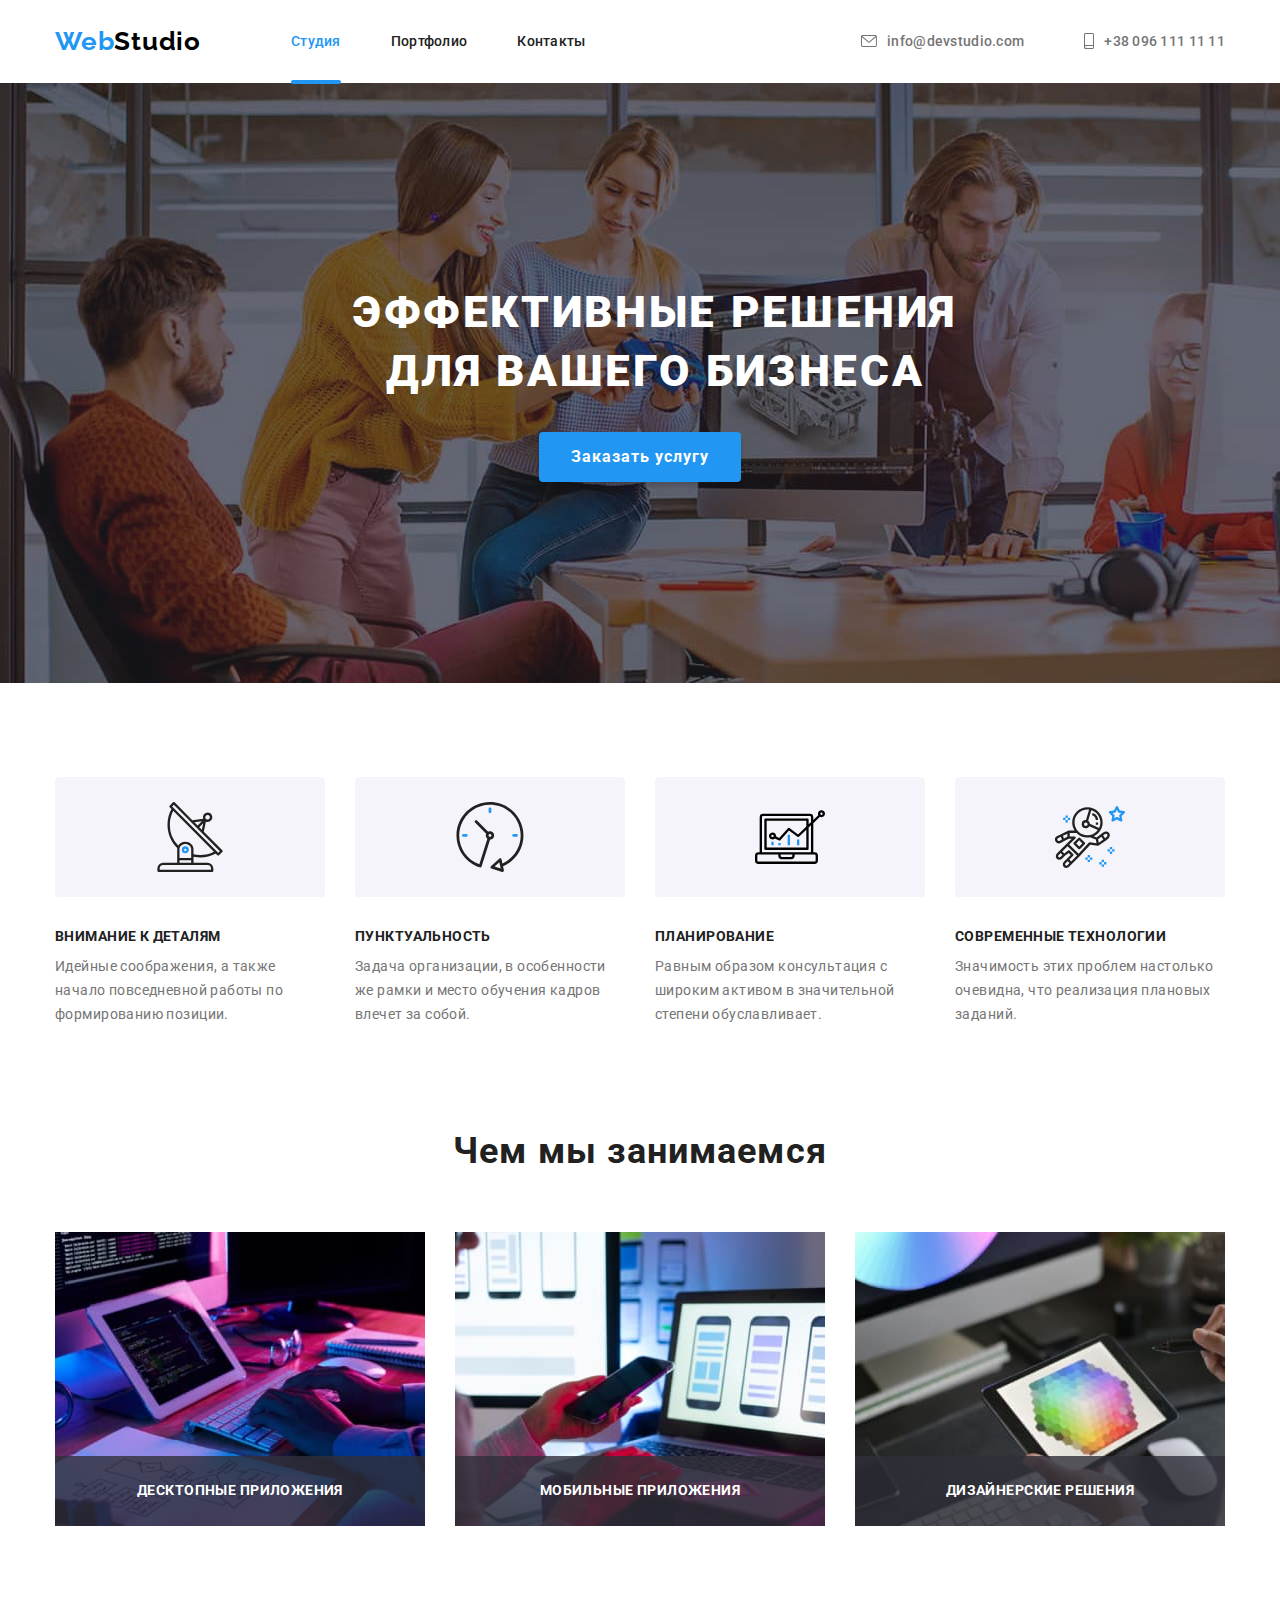
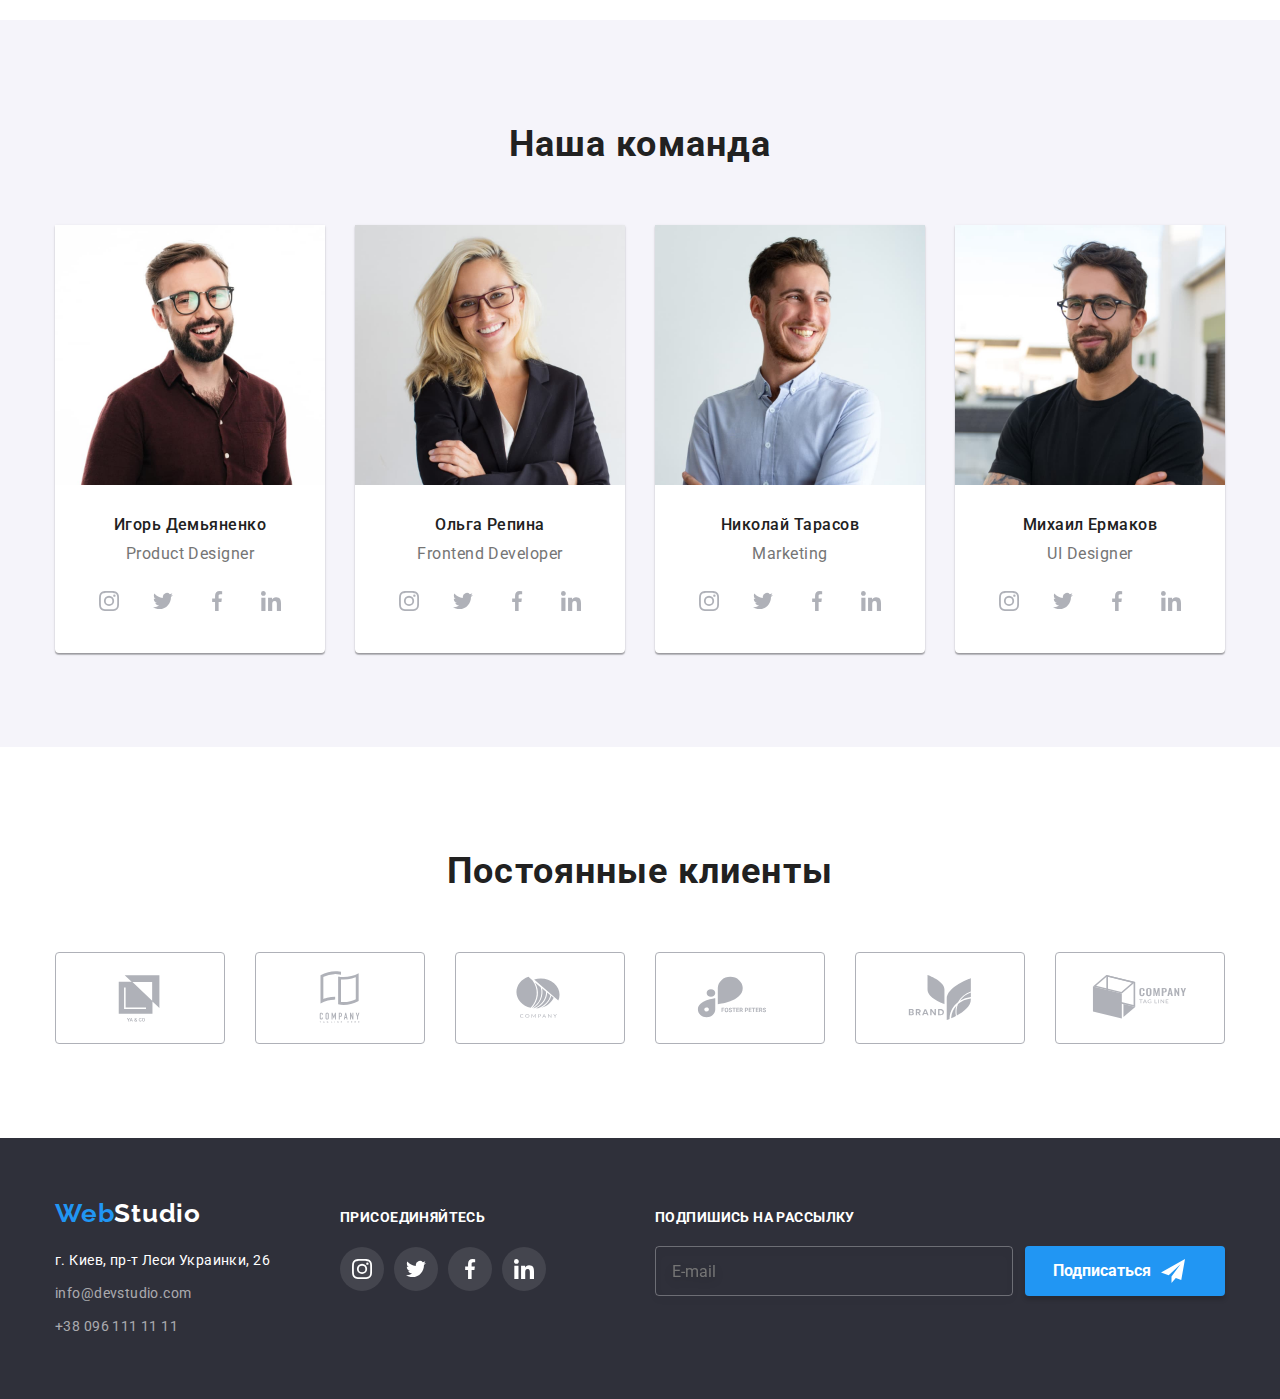
==== index.html @ 008126bd "begin" ====
<!DOCTYPE html>
<html lang="ru">
  <head>
    <meta charset="UTF-8" />
    <meta http-equiv="X-UA-Compatible" content="IE=edge" />
    <meta name="viewport" content="width=device-width, initial-scale=1.0" />
    <title>WebStudio</title>
    <link
      href="https://fonts.googleapis.com/css2?family=Raleway:wght@700;900&family=Roboto:wght@400;500;700;900&display=swap"
      rel="stylesheet"
    />
    <link rel="stylesheet" href="./css/normalize.css" />
    <link rel="stylesheet" href="./css/style.css" />
  </head>
  <body>
    <header>
      <div class="container">
        <a href="./index.html" class="logo"> <span class="logo-left">Web</span>Studio </a>
        <nav class="heder-nav">
          <ul class="nav-list">
            <li class="nav-item">
              <a href="./index.html" class="heder-nav-link current">Студия</a>
            </li>
            <li class="nav-item">
              <a href="./portfolio.html" class="heder-nav-link">Портфолио</a>
            </li>
            <li class="nav-item link-nomargin">
              <a href="" class="heder-nav-link">Контакты</a>
            </li>
          </ul>
        </nav>

        <ul class="list-comun">
          <li class="list-comun-item">
            <a href="mailto:info@devstudio.com" class="heder-tel">
              <svg class="icon-mail" width="16" height="12">
                <use href="./images/icon.svg#email"></use>
              </svg>
              info@devstudio.com</a
            >
          </li>
          <li class="list-comun-item">
            <a href="tel:+38096111111" class="heder-tel">
              <svg class="icon-tel" width="10" height="16">
                <use href="./images/icon.svg#smartphone"></use></svg
              >+38 096 111 11 11</a
            >
          </li>
        </ul>
      </div>
    </header>
    <main>
      <section class="business">
        <div class="container">
          <h1 class="business-title">Эффективные решения для вашего бизнеса</h1>
          <button type="button" class="button-service" data-modal-open>Заказать услугу</button>
        </div>
      </section>
      <section class="section">
        <div class="container">
          <h2 class="hiden-title">Наши преимущества</h2>
          <ul class="advant-list">
            <li class="advant-list-item">
              <div class="advance">
                <svg class="advance-svg" width="70px" height="70px">
                  <use href="./images/icon.svg#antenna-1"></use>
                </svg>
              </div>
              <h3 class="advant-list-title">Внимание к деталям</h3>
              <p class="advant-list-description">
                Идейные соображения, а также начало повседневной работы по формированию позиции.
              </p>
            </li>
            <li class="advant-list-item">
              <div class="advance">
                <svg class="advance-svg" width="70px" height="70px">
                  <use href="./images/icon.svg#clock-1"></use>
                </svg>
              </div>
              <h3 class="advant-list-title">Пунктуальность</h3>
              <p class="advant-list-description">
                Задача организации, в особенности же рамки и место обучения кадров влечет за собой.
              </p>
            </li>
            <li class="advant-list-item">
              <div class="advance">
                <svg class="advance-svg" width="70px" height="70px">
                  <use href="./images/icon.svg#diagram-1"></use>
                </svg>
              </div>
              <h3 class="advant-list-title">Планирование</h3>
              <p class="advant-list-description">
                Равным образом консультация с широким активом в значительной степени обуславливает.
              </p>
            </li>
            <li class="advant-list-item">
              <div class="advance">
                <svg class="advance-svg" width="70px" height="70px">
                  <use href="./images/icon.svg#astronaut-1"></use>
                </svg>
              </div>
              <h3 class="advant-list-title">Современные технологии</h3>
              <p class="advant-list-description">
                Значимость этих проблем настолько очевидна, что реализация плановых заданий.
              </p>
            </li>
          </ul>
        </div>
      </section>
      <section class="section work-section">
        <div class="container button-cont">
          <h2 class="our-work">Чем мы занимаемся</h2>

          <ul class="our-work-list">
            <li class="owl-item">
              <img
                src="./images/box1.jpg"
                alt="производство программного обеспечения"
                width="370"
              />
              <div class="work-box">Деcктопные приложения</div>
            </li>
            <li class="owl-item">
              <img src="./images/box2.jpg" alt="тестирование мобильных приложений" width="370" />
              <div class="work-box">Мобильные приложения</div>
            </li>
            <li class="owl-item">
              <img src="./images/box3.jpg" alt="работа с палитрой цветов" width="370" />
              <div class="work-box">Дизайнерские решения</div>
            </li>
          </ul>
        </div>
      </section>
      <section class="team-web section">
        <div class="container button-cont">
          <h2 class="our-team">Наша команда</h2>
          <ul class="our-team-list">
            <li class="team-img">
              <img src="./images/photo-igor.jpg" alt="product designer" width="270" />
              <div class="team-name">
                <h3 class="name-employee">Игорь Демьяненко</h3>
                <p class="employee-job" lang="en">Product Designer</p>
                <ul class="social-list">
                  <li class="social-item">
                    <a href="/" class="social-link-employee">
                      <svg class="icon-social" width="20" height="20">
                        <use href="./images/icon.svg#instagram-2"></use>
                      </svg>
                    </a>
                  </li>
                  <li class="social-item">
                    <a href="/" class="social-link-employee">
                      <svg class="icon-social" width="20" height="20">
                        <use href="./images/icon.svg#twitter"></use>
                      </svg>
                    </a>
                  </li>
                  <li class="social-item">
                    <a href="/" class="social-link-employee">
                      <svg class="icon-social" width="20" height="20">
                        <use href="./images/icon.svg#facebook-1"></use>
                      </svg>
                    </a>
                  </li>
                  <li class="social-item">
                    <a href="/" class="social-link-employee">
                      <svg class="icon-social" width="20" height="20">
                        <use href="./images/icon.svg#linkedin-1"></use>
                      </svg>
                    </a>
                  </li>
                </ul>
              </div>
            </li>
            <li class="team-img">
              <img src="./images/photo-olga.jpg" alt="frontend developer" width="270" />
              <div class="team-name">
                <h3 class="name-employee">Ольга Репина</h3>
                <p class="employee-job" lang="en">Frontend Developer</p>
                <ul class="social-list">
                  <li class="social-item">
                    <a href="/" class="social-link-employee">
                      <svg class="icon-social" width="20" height="20">
                        <use href="./images/icon.svg#instagram-2"></use>
                      </svg>
                    </a>
                  </li>
                  <li class="social-item">
                    <a href="/" class="social-link-employee">
                      <svg class="icon-social" width="20" height="20">
                        <use href="./images/icon.svg#twitter"></use>
                      </svg>
                    </a>
                  </li>
                  <li class="social-item">
                    <a href="/" class="social-link-employee">
                      <svg class="icon-social" width="20" height="20">
                        <use href="./images/icon.svg#facebook-1"></use>
                      </svg>
                    </a>
                  </li>
                  <li class="social-item">
                    <a href="/" class="social-link-employee">
                      <svg class="icon-social" width="20" height="20">
                        <use href="./images/icon.svg#linkedin-1"></use>
                      </svg>
                    </a>
                  </li>
                </ul>
              </div>
            </li>
            <li class="team-img">
              <img src="./images/photo-nik.jpg" alt="marketing" width="270" />
              <div class="team-name">
                <h3 class="name-employee">Николай Тарасов</h3>
                <p class="employee-job" lang="en">Marketing</p>
                <ul class="social-list">
                  <li class="social-item">
                    <a href="/" class="social-link-employee">
                      <svg class="icon-social" width="20" height="20">
                        <use href="./images/icon.svg#instagram-2"></use>
                      </svg>
                    </a>
                  </li>
                  <li class="social-item">
                    <a href="/" class="social-link-employee">
                      <svg class="icon-social" width="20" height="20">
                        <use href="./images/icon.svg#twitter"></use>
                      </svg>
                    </a>
                  </li>
                  <li class="social-item">
                    <a href="/" class="social-link-employee">
                      <svg class="icon-social" width="20" height="20">
                        <use href="./images/icon.svg#facebook-1"></use>
                      </svg>
                    </a>
                  </li>
                  <li class="social-item">
                    <a href="/" class="social-link-employee">
                      <svg class="icon-social" width="20" height="20">
                        <use href="./images/icon.svg#linkedin-1"></use>
                      </svg>
                    </a>
                  </li>
                </ul>
              </div>
            </li>
            <li class="team-img">
              <img src="./images/photo-mike.jpg" alt="ui design" width="270" />
              <div class="team-name">
                <h3 class="name-employee">Михаил Ермаков</h3>
                <p class="employee-job" lang="en">UI Designer</p>
                <ul class="social-list">
                  <li class="social-item">
                    <a href="/" class="social-link-employee">
                      <svg class="icon-social" width="20" height="20">
                        <use href="./images/icon.svg#instagram-2"></use>
                      </svg>
                    </a>
                  </li>
                  <li class="social-item">
                    <a href="/" class="social-link-employee">
                      <svg class="icon-social" width="20" height="20">
                        <use href="./images/icon.svg#twitter"></use>
                      </svg>
                    </a>
                  </li>
                  <li class="social-item">
                    <a href="/" class="social-link-employee">
                      <svg class="icon-social" width="20" height="20">
                        <use href="./images/icon.svg#facebook-1"></use>
                      </svg>
                    </a>
                  </li>
                  <li class="social-item">
                    <a href="/" class="social-link-employee">
                      <svg class="icon-social" width="20" height="20">
                        <use href="./images/icon.svg#linkedin-1"></use>
                      </svg>
                    </a>
                  </li>
                </ul>
              </div>
            </li>
          </ul>
        </div>
      </section>
      <section class="section">
        <div class="container button-cont">
          <h2 class="our-team">Постоянные клиенты</h2>
          <ul class="our-clients">
            <li class="our-clients-list">
              <a href="" class="clients-link"
                ><svg class="icon" width="106" height="60">
                  <use href="./images/icon.svg#group"></use></svg
              ></a>
            </li>
            <li class="our-clients-list">
              <a href="" class="clients-link"
                ><svg class="icon" width="106" height="60">
                  <use href="./images/icon.svg#company"></use></svg
              ></a>
            </li>
            <li class="our-clients-list">
              <a href="" class="clients-link"
                ><svg class="icon" width="106" height="60">
                  <use href="./images/icon.svg#company3"></use></svg
              ></a>
            </li>
            <li class="our-clients-list">
              <a href="" class="clients-link">
                <svg class="icon" width="106" height="60">
                  <use href="./images/icon.svg#foster-peters"></use></svg
              ></a>
            </li>
            <li class="our-clients-list">
              <a href="" class="clients-link"
                ><svg class="icon" width="106" height="60">
                  <use href="./images/icon.svg#brand"></use></svg
              ></a>
            </li>
            <li class="our-clients-list">
              <a href="" class="clients-link">
                <svg class="icon" width="106" height="60">
                  <use href="./images/icon.svg#tag-line"></use></svg
              ></a>
            </li>
          </ul>
        </div>
      </section>
    </main>
    <footer class="footer-web">
      <div class="container footer-blocks">
        <div class="footerbox">
          <a href="./index.html" class="logo-footer"> <span class="logo-left">Web</span>Studio </a>

          <address class="address-footer">
            <p class="footer-adress">г. Киев, пр-т Леси Украинки, 26</p>
            <ul class="footer-contact">
              <li class="footer-link">
                <a href="mailto:info@devstudio.com" class="footer-tel">info@devstudio.com</a>
              </li>
              <li>
                <a href="tel:+38096111111" class="footer-tel">+38 096 111 11 11</a>
              </li>
            </ul>
          </address>
        </div>
        <div class="footer-social">
          <span class="foot-soc-title">ПРИСОЕДИНЯЙТЕСЬ</span>
          <ul class="foot-soc-list">
            <li class="foot-soc-item">
              <a href="" class="foot-soc-link">
                <svg class="footer-icon" width="20" height="20">
                  <use href="./images/icon.svg#instagram-2"></use>
                </svg>
              </a>
            </li>
            <li class="foot-soc-item">
              <a href="" class="foot-soc-link">
                <svg class="footer-icon" width="20" height="20">
                  <use href="./images/icon.svg#twitter"></use>
                </svg>
              </a>
            </li>
            <li class="foot-soc-item">
              <a href="" class="foot-soc-link">
                <svg class="footer-icon" width="20" height="20">
                  <use href="./images/icon.svg#facebook-1"></use>
                </svg>
              </a>
            </li>
            <li class="foot-soc-item">
              <a href="" class="foot-soc-link">
                <svg class="footer-icon" width="20" height="20">
                  <use href="./images/icon.svg#linkedin-1"></use>
                </svg>
              </a>
            </li>
          </ul>
        </div>
        <div class="footer-form-box">
          <p class="form-footer-title">Подпишись на рассылку</p>
          <form class="footer-form">
            <!-- <label for="email-user" class="email-form-footer"></label> -->
            <input type="email" name="email" placeholder="E-mail" class="input-footer" />
            <button type="submit" class="btn-footer">
              Подпиcаться
              <svg class="btn-form-footer" width="24" height="24">
                <use href="./images/icon.svg#icon-send"></use>
              </svg>
            </button>
          </form>
        </div>
      </div>
    </footer>

    <div class="backdrop is-hidden" data-modal>
      <div class="modal">
        <button type="button" class="modal-close" data-modal-close>
          <svg class="close-modal" width="18" height="18">
            <use href="./images/icon.svg#close-black"></use>
          </svg>
        </button>
        <p class="modal-titel">Оставьте свои данные, мы вам перезвоним</p>
        <form>
          <label for="name" class="label-form-footer">Имя</label>
          <div class="input-box">
            <input class="modal-input" type="text" name="name" id="name" />
            <svg class="input-icon" width="18" height="18">
              <use href="./images/icon.svg#person-black-18dp-1"></use>
            </svg>
          </div>
          <label for="tel" class="label-form-footer">Телефон</label>
          <div class="input-box">
            <input class="modal-input" type="tel" name="tel" id="tel" />
            <svg class="input-icon" width="18" height="18">
              <use href="./images/icon.svg#phone-black-18dp-1"></use>
            </svg>
          </div>
          <label for="email" class="label-form-footer">Почта</label>
          <div class="input-box">
            <input class="modal-input" type="email" name="email" id="email" />
            <svg class="input-icon" width="18" height="18">
              <use href="./images/icon.svg#email-black-18dp-1"></use>
            </svg>
          </div>
          <label for="coment" class="label-form-footer">Комментарий</label>
          <textarea
            class="modal-coment"
            name="coment"
            id="coment"
            placeholder="Введите текст"
          ></textarea>
          <div class="policy-box">
            <input class="modal-policy" type="checkbox" name="policy" id="policy" value="true" />
            <label for="policy" class="policy-text">
              <span class="policy-agreement">
                <svg class="policy-icon" width="16" height="15">
                  <use href="./images/icon.svg#checkbox-cast"></use>
                </svg>

                Соглашаюсь с рассылкой и принимаю
              </span>
              <a href="" class="policy-link">Условия договора</a></label
            >
          </div>
          <button type="submit" class="modal-submit">Отправить</button>
        </form>
      </div>
    </div>
    <script src="./js/modal.js"></script>
  </body>
</html>
---- css/style.css ----
:root {
    --color-one: #2196F3;
    --color-title: #000000;
    --color-bg: #F5F4FA;
    --color-bgr-business: #2F303A;
    --color-text: #FFFFFF;
    --color-heder-tel: #757575;
    --color-nav: #212121;
    --color-button:#188CE8;
    --color-footer: #2F303A;
    --color-heder-border:#ECECEC;
    --color-portfolio-list:#EEEEEE;
    --color-bg-hero:#C4C4C4;
--color-bg-advance:#F5F4FA;
--color-client-icon:#AFB1B8;
}

body {
    font-family: Roboto, sans-serif;
    color: var(--color-nav);
    background-color: var(--color-text);

}
img {
    display: block;
    max-width: 100%;
    height: auto;
}
.logo-left {
    color: var(--color-one);
    font-family: 'Raleway';
    font-weight: 700;
    font-size: 26px;
    line-height: 31px;
    letter-spacing: 0.03em;
}

 .logo {
    color: var(--color-title);
    font-family: 'Raleway';
    font-style: normal;
    font-weight: 700;
    font-size: 26px;
    line-height: 31px;
    letter-spacing: 0.03em;
    margin-right: 90px;
    padding: 24px 0;


} 

ul {
    list-style: none;
}
a {
    text-decoration: none;
}
 .heder-line {
    border-bottom: 1px solid var(--color-heder-border);
 }
.container {
    display: flex;
    max-width: 1200px;
    margin: 0 auto;
    align-items: center;
    border-color: #757575;
    padding-left: 15px;
    padding-right: 15px; 
}
.button-cont {
    display: block;
}
.section {
        margin: 0 auto;
        padding-top: 94px;
        padding-bottom: 94px;
        
}
.nav-list {
    display: flex;
    align-items: baseline;
    margin-top: 0px;
    margin-bottom: 0px;
    padding: 0;
    
}

.nav-item {
    margin-right: 50px;
    /* margin-left: 0px; */
}
.list-comun {
    display: flex;
    margin-left: auto;
    margin-top: 0px;
    margin-bottom: 0px;
    padding-left: 0px;
    gap: 30px;
  

}
.list-comun-item {
    display: flex;
    margin-left: 30px;
}
.business {
    background-image: linear-gradient(to right, rgba(47, 48, 58, 0.4), 
    rgba(47, 48, 58, 0.4)), url(../images/hero-bg-img.jpg);
    background-repeat: no-repeat;
    background-color: var(--color-bg-hero);
    max-width: 1600px;
    height: 600px;
    padding-top: 200px;
    padding-bottom: 200px;
    margin: 0 auto;
}
.business .container {
    display: block;
    width: 696px;
    text-align: center;
}

.business-title {
    color: var(--color-text);
    width: 696px;
    font-weight: 900;
    font-size: 44px;
    line-height: 1.36;
    text-align: center;
    letter-spacing: 0.06em;
    text-transform: uppercase;
    /* padding-bottom: 30px; */
    margin-bottom: 30px;
    margin-top: 0px;
}

.hiden-title {
    display: none;
}

.heder-nav-link:hover,
.heder-nav-link:focus,
.heder-tel:focus,
.heder-tel:hover {
    color: var(--color-one);

}



.heder-nav-link {
    display: block;
    color: var(--color-nav);
    font-weight: 500;
    font-size: 14px;
    line-height: 1.33;
    letter-spacing: 0.02em;
    padding: 32px 0;
    transition-duration: 250ms;
    transition-timing-function: cubic-bezier(0.4, 0, 0.2, 1);
    
}
.link-nomargin {
    margin-right: 0px;
}
.current {
    color: var(--color-one);
    position: relative;
}

.current::after {
    position: absolute;
    margin: 0;
    content: "";
    width: 100%;
    height: 4px;
    left: 0px;
    bottom: -1px;
    background: var(--color-one);
    border-radius: 2px;
}
.heder-tel {
    display: flex;
    font-weight: 500;
    font-size: 14px;
    line-height: 1.33;
    letter-spacing: 0.02em;
    color: var(--color-heder-tel);
    align-items: center;
    padding: 32px 0;
    transition-duration: 250ms;
    transition-timing-function: cubic-bezier(0.4, 0, 0.2, 1);
    

}
.icon-mail{
    display: inline-block;
    margin-right: 10px;
    fill:currentColor;
    
}
.icon-tel{
    display: inline-block;
    margin-right: 10px;
    fill:currentColor;
   }
   .icon-mail,
   .icon-tel,
   .icon-mail,
   .icon-tel{
    transition: fill 250ms cubic-bezier(0.4, 0, 0.2, 1),
    stroke 250ms cubic-bezier(0.4, 0, 0.2, 1) ;}

    .icon-mail:hover,
.icon-tel:hover,
.icon-mail:focus,
.icon-tel:focus {
   fill: var(--color-one);
   stroke: var(--color-one);
}
.button-list {
    display: flex;
    justify-content: center;
    gap: 10px;
    margin: 0 auto;
    margin-bottom: 50px;
    padding: 0px;

}
.button-portfolio.current {
    background-color: var(--color-one);
    color: var(--color-text);
}
.button-portfolio:hover,
.button-portfolio:focus {
    background-color: var(--color-one);
    color: var(--color-text);
    box-shadow: 0px 3px 1px rgba(0, 0, 0, 0.1), 0px 1px 2px 
    rgba(0, 0, 0, 0.08), 0px 2px 2px rgba(0, 0, 0, 0.12);
}

.button-portfolio {
    cursor: pointer;
    background-color: var(--color-bg);
    font-family: inherit;
    font-weight: 500;
    font-size: 16px;
    line-height: 1.63;
    text-align: center;
    letter-spacing: 0.03em;
    border: 0px;
    border-radius: 4px;
    padding: 6px 22px;
    transition: background-color 250ms cubic-bezier(0.4, 0, 0.2, 1),
    color 250ms cubic-bezier(0.4, 0, 0.2, 1),
    box-shadow 250ms cubic-bezier(0.4, 0, 0.2, 1);
   }
.button-service {
    display: block;
    font-family: inherit;
    font-weight: 700;
    font-size: 16px;
    line-height: 1.88;
    background-color: var(--color-one);
    color: var(--color-text);
    cursor: pointer;
    padding: 10px 32px;
    letter-spacing: 0.06em;
    box-shadow: 0px 4px 4px rgba(0, 0, 0, 0.15);
    border: 0px;
    border-radius: 4px;
    margin: 0 auto;
    transition: background 250ms cubic-bezier(0.4, 0, 0.2, 1);
}
.button-service:hover,
.button-service:focus {
    background: var(--color-button)
    /* box-shadow: 0px 4px 4px rgba(0, 0, 0, 0.15);
        border-radius: 4px; */
}


.advance {
    display: flex;
    margin: 0;
    margin-bottom: 30px;
    width: 270px;
    height: 120px;
    align-items: center;
    justify-content: center;
    /* padding: 25px 100px; */
    background: var(--color-bg-advance);
        border-radius: 4px;
}

.advant-list .advant-list-title {
    font-weight: 700;
    font-size: 14px;
    line-height: 1.33;
    letter-spacing: 0.03em;
    text-transform: uppercase;
    color: var(--color-nav);
    margin: 0 auto;
    margin-bottom: 10px;
}
.advant-list {
    display: flex;
    margin: 0 auto;
    padding: 0;
    margin: -15px;
    
}
.advant-list-item {
    margin: 15px;
    flex-basis: calc(100% / 4 - 30px);
}
.advant-list .advant-list-description {
    font-size: 14px;
    line-height: 1.7;
    letter-spacing: 0.03em;
    color: var(--color-heder-tel);
    margin: 0 auto;
}

.team-web {
    background-color: var(--color-bg);
}
.work-section {
    padding-top: 0px;
}
    
.our-work,
.our-team {
    font-weight: 700;
    font-size: 36px;
    line-height: 1.7;
    text-align: center;
    letter-spacing: 0.03em;
    color: var(--color-mav);
}
.our-work {
    margin: 0 auto;
    margin-bottom: 50px;
}
.our-work-list {
    display: flex;
    padding-left: 0px;
    margin: 0 auto;
    margin: -15px;
}
.owl-item {
    margin: 15px;
flex-basis: calc(100% / 3 - 30px);
position: relative;
}
.work-box {
    position: absolute;
    bottom: 0;
    width: 100%;
    height: 70px;
    display: flex;
    justify-content: center;
    align-items: center;
    background: rgba(47, 48, 58, 0.8);
    font-weight: 700;
    font-size: 14px;
    line-height: 1.14;
    text-align: center;
    letter-spacing: 0.03em;
    text-transform: uppercase;
    color:var(--color-text);
}
.our-team {
    margin: 0 auto;
    margin-bottom: 50px;
}
.our-team-list {
    display: flex;
    padding-left: 0px;
    margin: 0 auto;
    margin: -15px;
}
.team-img {
    margin: 15px;
    
    background: var(--color-text);
    box-shadow: 0px 1px 3px rgba(0, 0, 0, 0.12), 0px 1px 1px rgba(0, 0, 0, 0.14), 0px 2px 1px rgba(0, 0, 0, 0.2);
    border-radius: 0px 0px 4px 4px;
}
.team-name {
    margin: 0 auto;
    padding: 30px 32px;
}
.name-employee {
    font-weight: 500;
    font-size: 16px;
    line-height: 1.19;
    /* text-align: center; */
    letter-spacing: 0.03em;
    color: var(--color-mav);
    text-align: center;
    margin: 0 auto;
    margin-bottom: 10px;
}

.employee-job {
    font-size: 16px;
    line-height: 1.19;
    text-align: center;
    letter-spacing: 0.03em;
    color: var(--color-heder-tel);
    margin: 0 auto;
    margin-bottom: 16px;
    
}

.social-list {
    display: flex;
    justify-content: center;
    align-items: center;
    padding: 0px;
    gap:10px
}

.social-item{
    display: flex;
    justify-content: center;
    }
.social-link-employee{
    display: flex;
    justify-content: center;
    align-items: center;
    width: 44px;
    height: 44px;
    border-radius: 50%;
    color:var(--color-client-icon);
    transition: border-color 250ms cubic-bezier(0.4, 0, 0.2, 1),
    color 250ms cubic-bezier(0.4, 0, 0.2, 1);
}
.icon-social{
    padding: 0px;
    margin:0px;
    fill:currentColor;
}
.social-link-employee:hover,
.social-link-employee:focus{
   color: var(--color-text);
    background-color: var(--color-one);
}

.our-clients{
    display: flex;
    padding-left: 0px;
    margin: 0;
    margin:-15px;
    /* gap:30px; */
}
.our-clients-list{
     margin: 15px;
    flex-basis: calc(100% / 6 - 30px); 
    padding: 0px;
}
.clients-link {
    display: flex;
    justify-content: center;
    align-items: center;
        border: 1px solid #AFB1B8;
        border-radius: 4px;
        /* padding: 16px 32px; */
        width:170px;
        height:92px;
        outline: none;
       color: var(--color-client-icon);
        transition: border-color 250ms cubic-bezier(0.4, 0, 0.2, 1),
        color 250ms cubic-bezier(0.4, 0, 0.2, 1);
       
}
.icon{
   fill: currentColor;
}
.clients-link:hover,
.clients-link:focus {
    color:var(--color-one);
    border-color: var(--color-one);
}
.our-portfolio {
    display: flex;
    flex-wrap: wrap;
    padding: 0px;
    margin: 0 auto;
    margin: -15px;
}

.our-portlist {
    margin: 15px;
    flex-basis: calc ((100% - 60px) / 3);
    /* padding-right: 15px; */
    /* gap: 20px; */
}
.portfolio-link{
    display: block;
    color:currentColor;
    transition: box-shadow 250ms cubic-bezier(0.4, 0, 0.2, 1);
  }
.portfolio-link:hover,
.portfolio-link:focus{
        box-shadow: 0px 1px 1px rgba(0, 0, 0, 0.12), 
    0px 4px 4px rgba(0, 0, 0, 0.06), 1px 4px 6px 
    rgba(0, 0, 0, 0.16);
}
.portfolio-sub-title {
    font-weight: 700;
    font-size: 18px;
    line-height: 2;
    letter-spacing: 0.06em;
    color: var(--color-mav);
    
}
.portfolio-sub-title {
    margin: 0 auto;
}
.portfolio-discription {
    margin: 0 auto;
}
.portfolio-discription {
    font-size: 16px;
    line-height: 1.88;
    letter-spacing: 0.03em;
    color: var(--color-heder-tel);
}
.sub-title {
    text-align: left;
    padding: 20px 22px;
    border-left: 1px solid var(--color-portfolio-list);
    border-bottom: 1px solid var(--color-portfolio-list);
    border-right: 1px solid var(--color-portfolio-list);
    
}
.hover-box{
    
    position: relative;
    overflow: hidden;
}
.portfolio-link:hover .hover-text{
    transform:translateY(0);
}
.portfolio-link:focus .hover-text {
    transform: translateY(0);
}
.hover-text {
  position: absolute;
    width: 100%;
    height: 100%;
    padding: 63px 24px;
    margin: 0;
    top: 0;
    background: rgba(33, 150, 243, 0.9);
    font-size: 18px;
    line-height: 1.55;
    letter-spacing: 0.03em;
    color:var(--color-text);
    transform: translateY(101%);
    transition: transform 250ms cubic-bezier(0.4, 0, 0.2, 1);
}
.footer-blocks{
    display: flex;
    align-items: baseline;
    animation-name: changeBgColor;
  }
.footer-contact,
.footer-adress,
.logo-footer {
    text-align: left;
    padding-left: 0px;
 }
.address-footer {
margin-top: 20px;
font-family: 'Roboto';
    font-style: normal;
    font-size: 14px;
    line-height: 1.71;
    letter-spacing: 0.03em;
    color: var(--color-text);
}
.footer-adress {
 margin: 0 auto;
}
.footer-contact {
    margin-top: 9px;
    margin-bottom: 0px;
    padding: 0;
}
.footer-web {
    background: var(--color-footer);
    padding-top: 60px;
    padding-bottom: 60px;
}
.logo-footer {
    font-family: 'Raleway';
    font-weight: 700;
    font-size: 26px;
    line-height: 1.19x;
    letter-spacing: 0.03em;
    color: var(--color-text);
}
.footer-link {
    margin-bottom: 9px;
}
.footer-tel {
    font-family: 'Roboto';
    font-style: normal;
    font-weight: 400;
    font-size: 14px;
    line-height: 1.71;
    letter-spacing: 0.03em;
    color: rgba(255, 255, 255, 0.6);
    }
.footer-tel:hover,
.footer-tel:focus {
    color: var(--color-one);
}
.foot-soc-title{
    font-weight: 700;
        font-size: 14px;
        line-height: 1.14;
        letter-spacing: 0.03em;
        text-transform: uppercase;
        color: var(--color-text);
}
.footer-social {
    /* display: block; */
    margin-left: 70px;
}
.foot-soc-list{
    display: flex;
    padding: 0px;
    margin: 0 auto;
    margin-top: 20px;
    /* justify-content: center;
    align-self: baseline; */
    gap: 10px;
}
.foot-soc-link{
    display: flex;
    width: 44px;
    height: 44px;
    border-radius: 50%;
    justify-content: center;
    align-items: center;
    color: var(--color-text);
    background-color: rgba(255, 255, 255, 0.1);
    transition: background-color 250ms cubic-bezier(0.4, 0, 0.2, 1);

}
.footer-icon {
    fill: currentColor;
}
.foot-soc-link:hover,
.foot-soc-link:focus {
    background-color: var(--color-one);
}
.footer-form-box{
margin-left: auto;
}
.footer-form{
    display: flex;
    
}
.form-footer-title {
    font-weight: 700;
        font-size: 14px;
        line-height: 1.14;
        letter-spacing: 0.03em;
        text-transform: uppercase;
        color:var(--color-text);
        margin: 0;
        margin-bottom: 20px;

}
.input-footer {
    width: 358px;
    height: 50px;
    background: transparent;
    padding: 15px 16px;
    margin-right: 12px;
    font-size: 1.33;
        line-height: 1.25;
        color: rgba(255, 255, 255, 0.6);
    border: 1px solid rgba(255, 255, 255, 0.3);
    filter: drop-shadow(0px 4px 4px rgba(0, 0, 0, 0.15));
    border-radius: 4px;
    transition: border-color 250ms cubic-bezier(0.4, 0, 0.2, 1);


}
.btn-footer {
    display: flex;
align-items: center;
    width: 200px;
    height: 50px;
    padding: 10px 28px;
    background-color: var(--color-one);
    box-shadow: 0px 4px 4px rgba(0, 0, 0, 0.15);
    border-radius: 4px;
    border: none;
    font-weight: 700;
        font-size: 16px;
        line-height: 30px;
        color: var(--color-text);
  
}
.btn-form-footer{
    fill: var(--color-text); 
        margin-left: 10px;
}
.input-footer:hover{
    border-color: var(--color-one);
}
.backdrop {
    position: fixed;
    top:0;
    width: 100vw;
    height: 100vh;
    background: rgba(0, 0, 0, 0.2);
    transition: opacity 250ms cubic-bezier(0.4, 0, 0.2, 1), 
    visibility 250ms cubic-bezier(0.4, 0, 0.2, 1);
}
.backdrop.is-hidden .modal {
    transform: translate(-50%, -50%) scale(0);
}
.modal {
    position: absolute;
    width: 528px;
    min-height: 581px;
    background: var(--color-text);
    top:50%;
    left:50%;
    transform: translate(-50%, -50%) scale(1);
    transition: transform 250ms cubic-bezier(0.4, 0, 0.2, 1) ;
    padding: 40px;
    
}
.modal-titel{
    margin: 0;
    margin-bottom: 12px;
    font-weight: 700;
    font-size: 20px;
    line-height: 23px;
        text-align: center;
        letter-spacing: 0.03em;
    color: var(--color-nav);
}
.label-form-footer{
    display: block;
    margin-bottom: 5px;
    font-size: 12px;
    line-height: 1.16;
    letter-spacing: 0.01em;
    color:var(--color-heder-tel);
    /* margin-bottom: 5px; */
}
.modal-close {
    display: flex;
    justify-content: center;
    align-items: center;
    position: absolute;
    width: 30px;
    height: 30px;
    right:8px;
    top: 8px; 
    background: var(--color-text);
    border: 1px solid rgba(0, 0, 0, 0.1);
    border-radius: 50%;
    cursor: pointer;}

.modal-input {
 width: 100%;
 height: 40px;
 padding-left: 42px;
 padding-top: 12px;
 padding-bottom: 12px;
border: 1px solid rgba(33, 33, 33, 0.2);
 border-radius: 4px;
transition: border-color 250ms cubic-bezier(0.4, 0, 0.2, 1);
}
.input-box{
    position: relative;
    margin-bottom: 10px;
        }

.modal-coment{
    margin-bottom: 20px;
    width: 100%;
    resize: none ;
    height: 120px;
    padding: 12px 16px;
    border: 1px solid rgba(33, 33, 33, 0.2);
        border-radius: 4px;
    transition: border-color 250ms cubic-bezier(0.4, 0, 0.2, 1);
}
.input-icon{
    position: absolute;
    top:50%;
    left:12px;
    transform: translateY(-50%);
    transition: fill 250ms cubic-bezier(0.4, 0, 0.2, 1);
}
.modal-input:hover,
.modal-coment:hover,
.modal-coment:focus,
.modal-input:focus{
    border-color: var(--color-button);
}
.modal-input:hover + .input-icon{
    fill:var(--color-button);
}
.modal-input:focus +.input-icon {
    fill: var(--color-button);
}

.modal-policy{
    -moz-appearance: none;
    -webkit-appearance: none;
    appearance: none;
    }
    .policy-box{
        display: flex;
        align-items: center;
        position: relative;
        width: 100%;
        padding-left: 35px;
        margin-left: auto;
        margin-right: auto;
        margin-bottom: 30px;

    }

.policy-agreement{
    margin: 0;
    font-size: 14px;
    line-height: 1.7;
    letter-spacing: 0.03em;
    color: var(--color-heder-tel);
}
.policy-link{
    font-size: 14px;
    line-height: 1.7;
    letter-spacing: 0.03em;
    text-decoration-line: underline;
    color: var(--color-one );
}
.policy-icon{
    position: absolute;
    left: 12px;
    top:50%;
    transform: translateY(-50%);
    border: 2px solid;
    border-radius:2px;
border-color: var(--color-nav);
transition: background 250ms cubic-bezier(0.4, 0, 0.2, 1), 
border 250ms cubic-bezier(0.4, 0, 0.2, 1);
}
.modal-policy:hover ~ .policy-text .policy-icon {
    border:2px solid var(--color-one);
}
.modal-policy:checked + .policy-text .policy-icon {
  background:var(--color-one);
   border:none;
}
.modal-submit{
    position: absolute;
    left: 50%;
    bottom: 40px;
    transform: translateX(-50%);
    font-weight: 700;
    font-size: 16px;
    line-height: 1.88;
    padding: 10px 52px;
    cursor: pointer;
    color: var(--color-text);
    background: var(--color-one);
    border: none;
    border-radius: 4px;
    transition: background 250ms cubic-bezier(0.4, 0, 0.2, 1), 
    box-shadow 250ms cubic-bezier(0.4, 0, 0.2, 1);

}

.modal-submit:hover{
background: var(--color-button);
    box-shadow: 0px 4px 4px rgba(0, 0, 0, 0.15);
    border-radius: 4px;
}
.modal-coment::placeholder{
font-size: 12px;
line-height: 1.16;
letter-spacing: 0.01em;
color: rgba(117, 117, 117, 0.5);
}

.is-hidden {
opacity: 0;
visibility:hidden;
pointer-events: none;
}
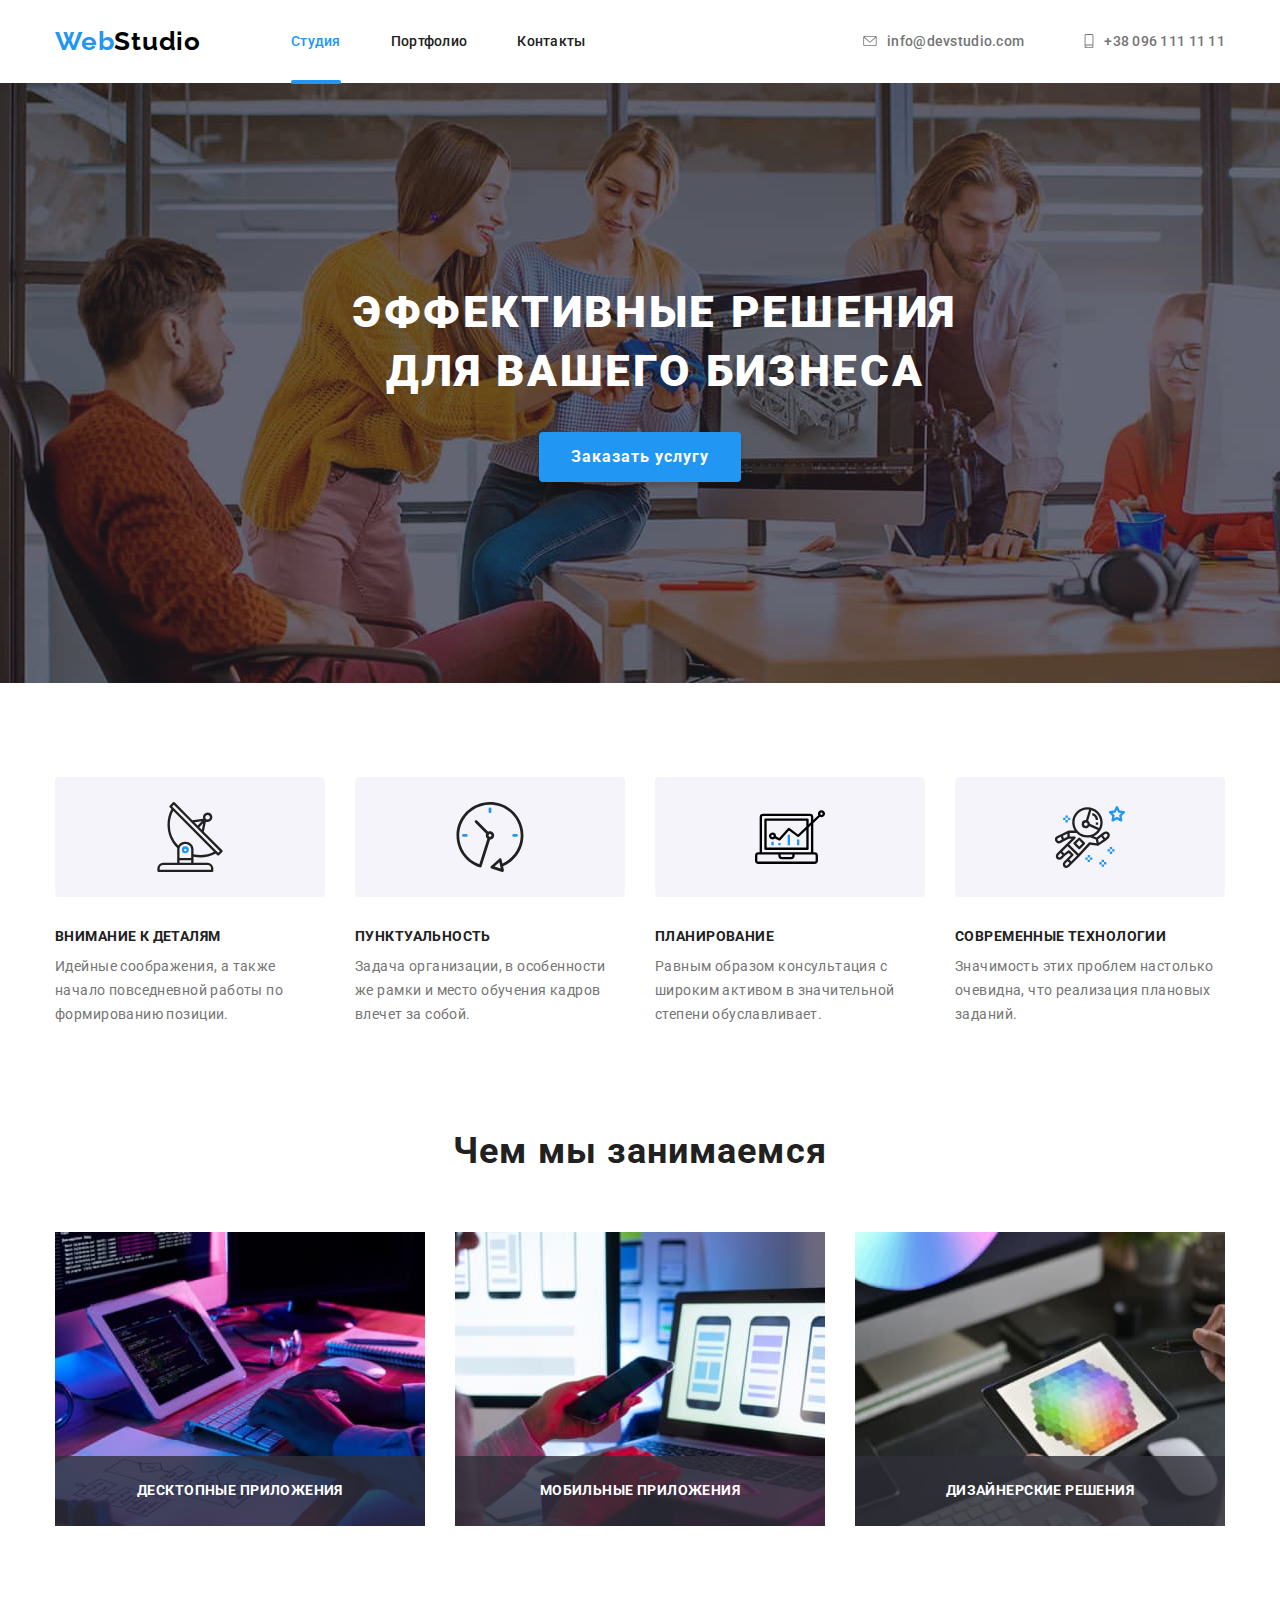
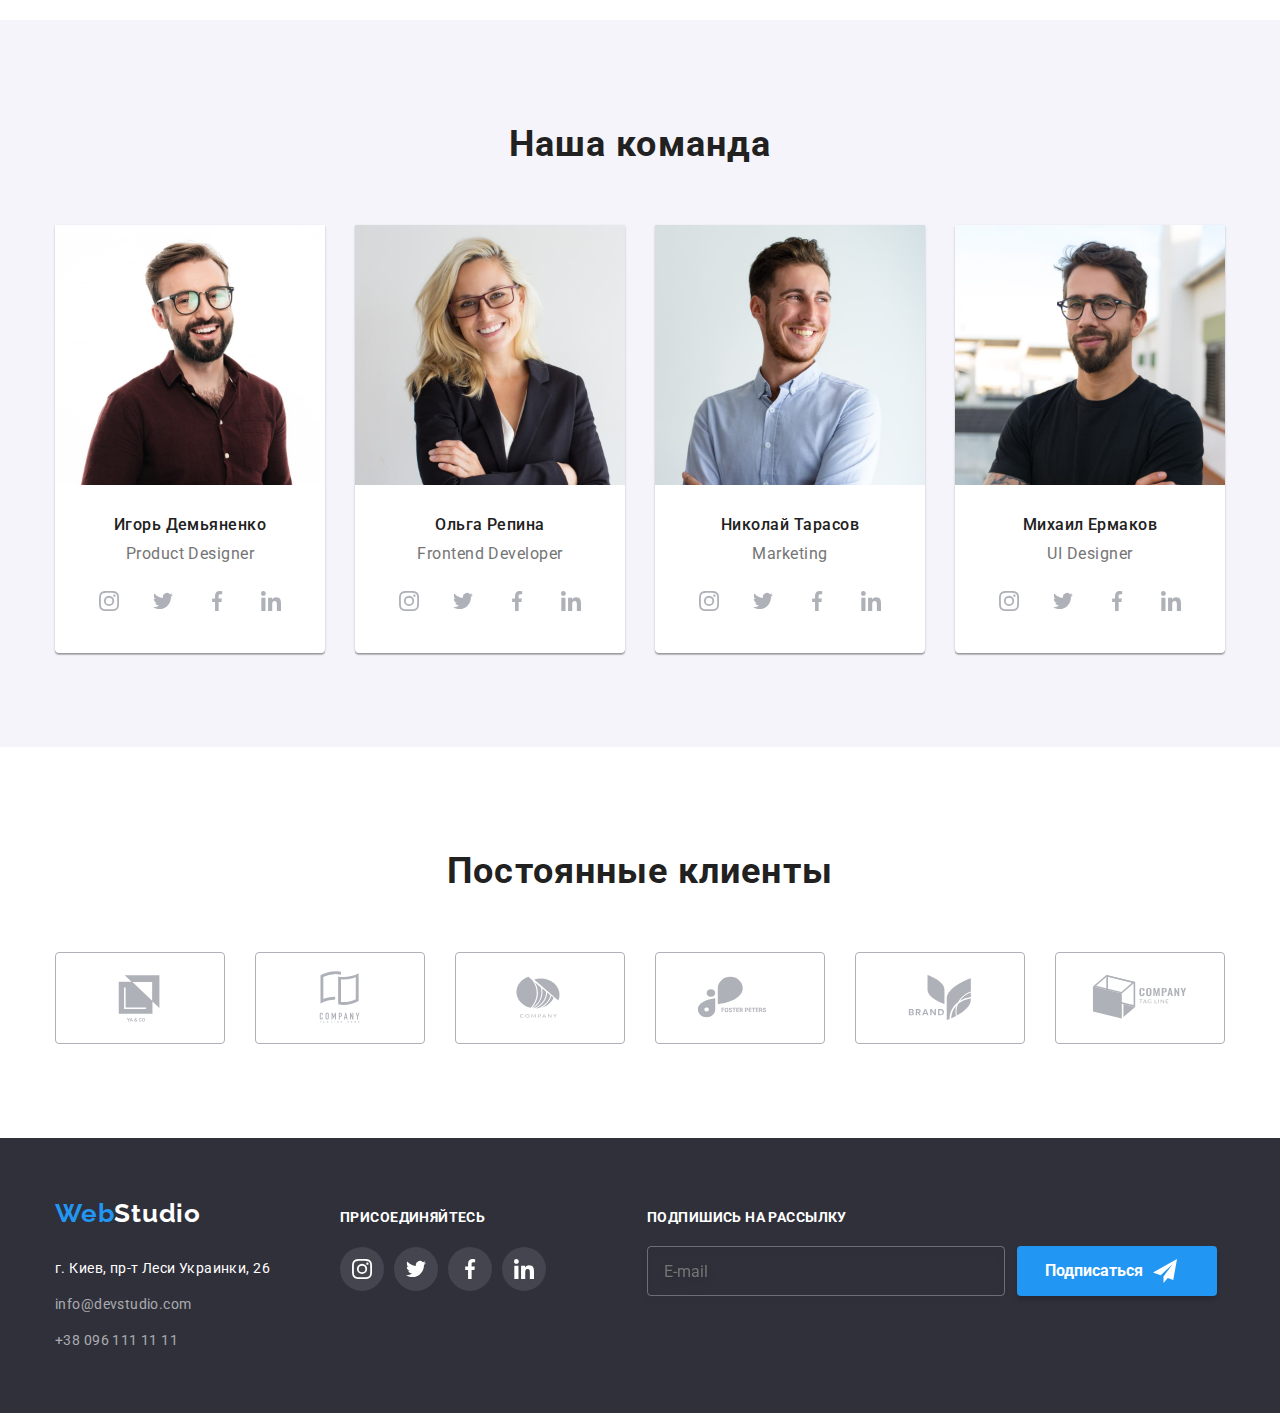
==== commit 96640d52: "ready homework" ====
--- a/index.html
+++ b/index.html
@@ -11,13 +11,16 @@
     />
     <link rel="stylesheet" href="./css/normalize.css" />
     <link rel="stylesheet" href="./css/style.css" />
+    <link rel="stylesheet" href="./css/mobile.css"/>
+    <link rel="stylesheet" href="./css/tablet.css"/>
+    <link rel="stylesheet" href="./css/desktop.css"/>
   </head>
   <body>
     <header>
       <div class="container">
         <a href="./index.html" class="logo"> <span class="logo-left">Web</span>Studio </a>
         <nav class="heder-nav">
-          <ul class="nav-list">
+          <ul class="nav-list tab-nav-list">
             <li class="nav-item">
               <a href="./index.html" class="heder-nav-link current">Студия</a>
             </li>
@@ -30,7 +33,7 @@
           </ul>
         </nav>
 
-        <ul class="list-comun">
+        <ul class="list-comun tab-list-comun">
           <li class="list-comun-item">
             <a href="mailto:info@devstudio.com" class="heder-tel">
               <svg class="icon-mail" width="16" height="12">
@@ -47,7 +50,71 @@
             >
           </li>
         </ul>
+        <button type="button" class="mobile-menu-open" data-menu-open>
+          <svg class="mobile-close" width="40px" height="40px">
+            <use href="./images/icon.svg#icon-menu_24px"></use>
+          </svg>
+        </button>
       </div>
+
+      
+    <div class="mobile-menu" data-menu>
+      <button type="button"class="button-close-menu" data-menu-close>
+        <svg class="mobile-close" width="40px" height="40px">
+          <use href="./images/icon.svg#close-black"></use>
+        </svg>
+      </button>
+      <div class="container mobile-menu_contaner">
+        
+        <ul class="mobile-menu-list">
+          <li class="mobile-menu-item"><a href="./index.html" class="mobile-nav-link current">Студия</a></li>
+          <li class="mobile-menu-item"><a href="./portfolio.html" class="mobile-nav-link">Портфолио</a></li>
+          <li class="mobile-menu-item"><a href="" class="mobile-nav-link">Контакты</a></li>
+        </ul>
+      </div>
+      <div class="mobile-contact">
+        <ul class="mobile-comun">
+          <li class="list-mobile-item">
+            <a href="tel:+38096111111" class="mobile-heder-tel">
+              +38 096 111 11 11</a>
+          </li>
+          <li class="list-mobile-item">
+            <a href="mailto:info@devstudio.com" class="mobile-heder-email">
+              info@devstudio.com</a>
+          </li>
+                </ul>
+                <ul class="mobile-social-list">
+                  <li class="mobile-social-item">
+                    <a href="/" class="mobile-social-link-employee">
+                      <svg class="icon-social" width="20" height="20">
+                        <use href="./images/icon.svg#instagram-2"></use>
+                      </svg>
+                    </a>
+                  </li>
+                  <li class="mobile-social-item">
+                    <a href="/" class="mobile-social-link-employee">
+                      <svg class="icon-social" width="20" height="20">
+                        <use href="./images/icon.svg#twitter"></use>
+                      </svg>
+                    </a>
+                  </li>
+                  <li class="mobile-social-item">
+                    <a href="/" class="mobile-social-link-employee">
+                      <svg class="icon-social" width="20" height="20">
+                        <use href="./images/icon.svg#facebook-1"></use>
+                      </svg>
+                    </a>
+                  </li>
+                  <li class="mobile-social-item">
+                    <a href="/" class="mobile-social-link-employee">
+                      <svg class="icon-social" width="20" height="20">
+                        <use href="./images/icon.svg#linkedin-1"></use>
+                      </svg>
+                    </a>
+                  </li>
+                </ul>
+      </div>
+    </div>
     </header>
     <main>
       <section class="business">
@@ -114,6 +181,7 @@
           <ul class="our-work-list">
             <li class="owl-item">
               <img
+              srcset="./images/box1.jpg 1x, ./images/box1@2x.jpg 2x"
                 src="./images/box1.jpg"
                 alt="производство программного обеспечения"
                 width="370"
@@ -121,11 +189,14 @@
               <div class="work-box">Деcктопные приложения</div>
             </li>
             <li class="owl-item">
-              <img src="./images/box2.jpg" alt="тестирование мобильных приложений" width="370" />
+              <img 
+              srcset="./images/box2.jpg 1x, ./images/box2@2x.jpg 2x"
+              src="./images/box2.jpg" alt="тестирование мобильных приложений" width="370" />
               <div class="work-box">Мобильные приложения</div>
             </li>
             <li class="owl-item">
-              <img src="./images/box3.jpg" alt="работа с палитрой цветов" width="370" />
+              <img srcset="./images/box3.jpg 1x, ./images/box3@3x.jpg 2x"
+              src="./images/box3.jpg" alt="работа с палитрой цветов" width="370" />
               <div class="work-box">Дизайнерские решения</div>
             </li>
           </ul>
@@ -136,7 +207,8 @@
           <h2 class="our-team">Наша команда</h2>
           <ul class="our-team-list">
             <li class="team-img">
-              <img src="./images/photo-igor.jpg" alt="product designer" width="270" />
+              <img src="./images/photo-igor.jpg" alt="product designer" width="270" 
+              srcset="./images/photo-igor.jpg 1x, ./images/photo-igor@2x.jpg 2x"/>
               <div class="team-name">
                 <h3 class="name-employee">Игорь Демьяненко</h3>
                 <p class="employee-job" lang="en">Product Designer</p>
@@ -173,7 +245,8 @@
               </div>
             </li>
             <li class="team-img">
-              <img src="./images/photo-olga.jpg" alt="frontend developer" width="270" />
+              <img src="./images/photo-olga.jpg" alt="frontend developer" width="270" 
+              srcset="./images/photo-olga.jpg 1x, ./images/photo-olga@2x.jpg 2x"/>
               <div class="team-name">
                 <h3 class="name-employee">Ольга Репина</h3>
                 <p class="employee-job" lang="en">Frontend Developer</p>
@@ -210,7 +283,8 @@
               </div>
             </li>
             <li class="team-img">
-              <img src="./images/photo-nik.jpg" alt="marketing" width="270" />
+              <img src="./images/photo-nik.jpg" alt="marketing" width="270" 
+              srcset="./images/photo-nik.jpg 1x, ./images/photo-nik@2x.jpg 2x"/>
               <div class="team-name">
                 <h3 class="name-employee">Николай Тарасов</h3>
                 <p class="employee-job" lang="en">Marketing</p>
@@ -247,7 +321,8 @@
               </div>
             </li>
             <li class="team-img">
-              <img src="./images/photo-mike.jpg" alt="ui design" width="270" />
+              <img src="./images/photo-mike.jpg" alt="ui design" width="270" 
+              srcset="./images/photo-mike.jpg 1x, ./images/photo-mike@2x.jpg 2x"/>
               <div class="team-name">
                 <h3 class="name-employee">Михаил Ермаков</h3>
                 <p class="employee-job" lang="en">UI Designer</p>
@@ -286,7 +361,7 @@
           </ul>
         </div>
       </section>
-      <section class="section">
+      <section class="section client-section">
         <div class="container button-cont">
           <h2 class="our-team">Постоянные клиенты</h2>
           <ul class="our-clients">
@@ -450,6 +525,7 @@
         </form>
       </div>
     </div>
+    <script src="./js/mobile-menu.js"></script>
     <script src="./js/modal.js"></script>
   </body>
 </html>
--- a/css/style.css
+++ b/css/style.css
@@ -43,9 +43,7 @@
     font-size: 26px;
     line-height: 31px;
     letter-spacing: 0.03em;
-    margin-right: 90px;
-    padding: 24px 0;
-
+   
 
 } 
 
@@ -58,17 +56,12 @@
  .heder-line {
     border-bottom: 1px solid var(--color-heder-border);
  }
-.container {
-    display: flex;
-    max-width: 1200px;
+ .container {
     margin: 0 auto;
     align-items: center;
     border-color: #757575;
     padding-left: 15px;
     padding-right: 15px; 
-}
-.button-cont {
-    display: block;
 }
 .section {
         margin: 0 auto;
@@ -83,11 +76,11 @@
     margin-bottom: 0px;
     padding: 0;
     
-}
+} 
 
 .nav-item {
     margin-right: 50px;
-    /* margin-left: 0px; */
+     margin-left: 0px; 
 }
 .list-comun {
     display: flex;
@@ -103,22 +96,8 @@
     display: flex;
     margin-left: 30px;
 }
-.business {
-    background-image: linear-gradient(to right, rgba(47, 48, 58, 0.4), 
-    rgba(47, 48, 58, 0.4)), url(../images/hero-bg-img.jpg);
-    background-repeat: no-repeat;
-    background-color: var(--color-bg-hero);
-    max-width: 1600px;
-    height: 600px;
-    padding-top: 200px;
-    padding-bottom: 200px;
-    margin: 0 auto;
-}
-.business .container {
-    display: block;
-    width: 696px;
-    text-align: center;
-}
+
+
 
 .business-title {
     color: var(--color-text);
@@ -255,23 +234,7 @@
     color 250ms cubic-bezier(0.4, 0, 0.2, 1),
     box-shadow 250ms cubic-bezier(0.4, 0, 0.2, 1);
    }
-.button-service {
-    display: block;
-    font-family: inherit;
-    font-weight: 700;
-    font-size: 16px;
-    line-height: 1.88;
-    background-color: var(--color-one);
-    color: var(--color-text);
-    cursor: pointer;
-    padding: 10px 32px;
-    letter-spacing: 0.06em;
-    box-shadow: 0px 4px 4px rgba(0, 0, 0, 0.15);
-    border: 0px;
-    border-radius: 4px;
-    margin: 0 auto;
-    transition: background 250ms cubic-bezier(0.4, 0, 0.2, 1);
-}
+
 .button-service:hover,
 .button-service:focus {
     background: var(--color-button)
@@ -279,20 +242,6 @@
         border-radius: 4px; */
 }
 
-
-.advance {
-    display: flex;
-    margin: 0;
-    margin-bottom: 30px;
-    width: 270px;
-    height: 120px;
-    align-items: center;
-    justify-content: center;
-    /* padding: 25px 100px; */
-    background: var(--color-bg-advance);
-        border-radius: 4px;
-}
-
 .advant-list .advant-list-title {
     font-weight: 700;
     font-size: 14px;
@@ -302,17 +251,6 @@
     color: var(--color-nav);
     margin: 0 auto;
     margin-bottom: 10px;
-}
-.advant-list {
-    display: flex;
-    margin: 0 auto;
-    padding: 0;
-    margin: -15px;
-    
-}
-.advant-list-item {
-    margin: 15px;
-    flex-basis: calc(100% / 4 - 30px);
 }
 .advant-list .advant-list-description {
     font-size: 14px;
@@ -374,19 +312,8 @@
     margin: 0 auto;
     margin-bottom: 50px;
 }
-.our-team-list {
-    display: flex;
-    padding-left: 0px;
-    margin: 0 auto;
-    margin: -15px;
-}
-.team-img {
-    margin: 15px;
-    
-    background: var(--color-text);
-    box-shadow: 0px 1px 3px rgba(0, 0, 0, 0.12), 0px 1px 1px rgba(0, 0, 0, 0.14), 0px 2px 1px rgba(0, 0, 0, 0.2);
-    border-radius: 0px 0px 4px 4px;
-}
+
+
 .team-name {
     margin: 0 auto;
     padding: 30px 32px;
@@ -453,12 +380,7 @@
     padding-left: 0px;
     margin: 0;
     margin:-15px;
-    /* gap:30px; */
-}
-.our-clients-list{
-     margin: 15px;
-    flex-basis: calc(100% / 6 - 30px); 
-    padding: 0px;
+    
 }
 .clients-link {
     display: flex;
@@ -467,8 +389,8 @@
         border: 1px solid #AFB1B8;
         border-radius: 4px;
         /* padding: 16px 32px; */
-        width:170px;
-        height:92px;
+        /* width:170px;
+        height:92px; */
         outline: none;
        color: var(--color-client-icon);
         transition: border-color 250ms cubic-bezier(0.4, 0, 0.2, 1),
@@ -562,34 +484,11 @@
     transform: translateY(101%);
     transition: transform 250ms cubic-bezier(0.4, 0, 0.2, 1);
 }
-.footer-blocks{
-    display: flex;
-    align-items: baseline;
-    animation-name: changeBgColor;
-  }
-.footer-contact,
-.footer-adress,
-.logo-footer {
-    text-align: left;
-    padding-left: 0px;
- }
-.address-footer {
-margin-top: 20px;
-font-family: 'Roboto';
-    font-style: normal;
-    font-size: 14px;
-    line-height: 1.71;
-    letter-spacing: 0.03em;
-    color: var(--color-text);
-}
-.footer-adress {
- margin: 0 auto;
-}
-.footer-contact {
-    margin-top: 9px;
-    margin-bottom: 0px;
-    padding: 0;
-}
+
+
+
+
+
 .footer-web {
     background: var(--color-footer);
     padding-top: 60px;
@@ -603,9 +502,7 @@
     letter-spacing: 0.03em;
     color: var(--color-text);
 }
-.footer-link {
-    margin-bottom: 9px;
-}
+
 .footer-tel {
     font-family: 'Roboto';
     font-style: normal;
@@ -627,19 +524,8 @@
         text-transform: uppercase;
         color: var(--color-text);
 }
-.footer-social {
-    /* display: block; */
-    margin-left: 70px;
-}
-.foot-soc-list{
-    display: flex;
-    padding: 0px;
-    margin: 0 auto;
-    margin-top: 20px;
-    /* justify-content: center;
-    align-self: baseline; */
-    gap: 10px;
-}
+
+
 .foot-soc-link{
     display: flex;
     width: 44px;
@@ -659,13 +545,8 @@
 .foot-soc-link:focus {
     background-color: var(--color-one);
 }
-.footer-form-box{
-margin-left: auto;
-}
-.footer-form{
-    display: flex;
-    
-}
+
+
 .form-footer-title {
     font-weight: 700;
         font-size: 14px;
@@ -677,38 +558,8 @@
         margin-bottom: 20px;
 
 }
-.input-footer {
-    width: 358px;
-    height: 50px;
-    background: transparent;
-    padding: 15px 16px;
-    margin-right: 12px;
-    font-size: 1.33;
-        line-height: 1.25;
-        color: rgba(255, 255, 255, 0.6);
-    border: 1px solid rgba(255, 255, 255, 0.3);
-    filter: drop-shadow(0px 4px 4px rgba(0, 0, 0, 0.15));
-    border-radius: 4px;
-    transition: border-color 250ms cubic-bezier(0.4, 0, 0.2, 1);
-
-
-}
-.btn-footer {
-    display: flex;
-align-items: center;
-    width: 200px;
-    height: 50px;
-    padding: 10px 28px;
-    background-color: var(--color-one);
-    box-shadow: 0px 4px 4px rgba(0, 0, 0, 0.15);
-    border-radius: 4px;
-    border: none;
-    font-weight: 700;
-        font-size: 16px;
-        line-height: 30px;
-        color: var(--color-text);
-  
-}
+
+
 .btn-form-footer{
     fill: var(--color-text); 
         margin-left: 10px;
@@ -728,18 +579,7 @@
 .backdrop.is-hidden .modal {
     transform: translate(-50%, -50%) scale(0);
 }
-.modal {
-    position: absolute;
-    width: 528px;
-    min-height: 581px;
-    background: var(--color-text);
-    top:50%;
-    left:50%;
-    transform: translate(-50%, -50%) scale(1);
-    transition: transform 250ms cubic-bezier(0.4, 0, 0.2, 1) ;
-    padding: 40px;
-    
-}
+
 .modal-titel{
     margin: 0;
     margin-bottom: 12px;
@@ -902,4 +742,4 @@
 opacity: 0;
 visibility:hidden;
 pointer-events: none;
-}+} --- a/css/mobile.css
+++ b/css/mobile.css
@@ -0,0 +1,397 @@
+
+
+@media screen and (min-width: 480px) {
+    .container {
+         max-width: 480px; 
+         display: flex;
+         align-items: center;
+         justify-content: space-between;
+         margin: 0 auto;
+         /* padding-left: 15px;
+    padding-right: 15px; */
+    } 
+}
+.button-cont {
+    display: block;
+}
+    .list-comun {
+        display: none;
+    }
+    .nav-list {
+        display: none;
+    }
+    .logo {
+        padding: 16px 0;
+      
+    }
+    .mobile-menu {
+        display: flex; 
+        flex-direction: column;
+        position: fixed;
+        z-index: 500;
+        width: 100%;
+        height: 100%;
+        max-height: 796px;
+top: 0;
+left: 0;
+padding: 48px 40px;
+background-color: var(--color-text);
+opacity: 0;
+visibility: hidden;
+pointer-events: none;
+transition: opacity 500ms linear visibility 500ms linear;
+    }
+    .mobile-menu.is-open{
+        opacity: 1;
+        visibility: visible;
+        pointer-events: auto;
+
+    }
+    .mobile-menu-open {
+        background: transparent;
+        border: none;
+        fill: var(--color-nav);
+        padding: 0;
+        line-height: 0;
+    }
+    .button-close-menu {
+        position: absolute;
+        top: 20px;
+        right: 20px;
+        background: transparent;
+        border: none;
+        fill: var(--color-nav);
+    }
+    .mobile-menu_contaner{
+        position: relative;
+        margin: 0;
+        padding: 0;
+font-family: 'Roboto';
+font-style: normal;
+font-weight: 500;
+font-size: 40px;
+line-height: 1.18;
+letter-spacing: 0.02em;
+color: var(--color-one);
+    }
+    .mobile-menu-list{
+        padding: 0;
+        margin: 0;
+    }
+    .mobile-menu-item{
+        margin-bottom: 32px;
+        /* padding-bottom: 32px; */
+    }
+    .mobile-comun{
+        margin: 0;
+        padding: 0;
+    }
+    .mobile-contact{
+        margin-top: auto;
+    }
+    .list-mobile-item{
+        margin-bottom: 32px;
+    }
+    .mobile-heder-tel{
+      font-family: 'Roboto';
+font-style: normal;
+font-weight: 500;
+font-size: 34px;
+line-height: 1.18;
+letter-spacing: 0.02em;
+color: var(--color-one);
+    }
+    .mobile-heder-email {
+        font-family: 'Roboto';
+font-style: normal;
+font-weight: 500;
+font-size: 24px;
+line-height: 1.17;
+letter-spacing: 0.02em;
+color:var(--color-heder-tel);
+    }
+    .mobile-social-list{
+        display: flex;
+    justify-content: left;
+    align-items: center;
+    padding: 0px;
+    gap:10px 56px;
+    }
+    .mobile-social-link-employee{
+        display: flex;
+        justify-content: center;
+        align-items: center;
+        width: 40px;
+        height: 40px;
+        border-radius: 50%;
+        color: var(--color-text);
+    background-color: var(--color-one);
+    }
+    .icon-social{
+        padding: 0px;
+        margin:0px;
+        fill:currentColor;
+    }
+    .business {
+        background-image: linear-gradient(to right, rgba(47, 48, 58, 0.4), 
+        rgba(47, 48, 58, 0.4)), url(../images/hero-bg-img-mob-1.jpg);
+        background-repeat: no-repeat;
+        background-color: var(--color-bg-hero);
+        max-width: 480px;
+        height: 400px;
+        padding-top: 118px;
+        padding-bottom: 118px;
+        margin: 0 auto;
+    }
+    @media (min-device-pixel-ratio: 2),
+    (-webkit-min-device-pixel-ratio: 2),
+  (min-resolution: 192dpi),
+  (min-resolution: 2dppx) {
+    .business {
+    background-image: url(../images/hero-bg-img-mob-2.jpg);
+    
+  }
+}
+    .business .container {
+        display: block;
+        text-align: center;
+    }
+    .business-title {
+        color: var(--color-text);
+        max-width: 360px;
+        font-weight: 900;
+        font-size:26px;
+        line-height: 1.61;
+        text-align: center;
+        letter-spacing: 0.06em;
+        text-transform: uppercase;
+        /* padding-bottom: 30px; */
+        margin: 0 auto;
+        margin-bottom: 30px;
+        margin-top: 0px;
+    }
+    .button-service {
+        display: flex;
+        font-family: inherit;
+        font-weight: 700;
+        font-size: 16px;
+        line-height: 1.88;
+        background-color: var(--color-one);
+        color: var(--color-text);
+        cursor: pointer;
+        padding: 10px 20px;
+        letter-spacing: 0.06em;
+        box-shadow: 0px 4px 4px rgba(0, 0, 0, 0.15);
+        border: 0px;
+        border-radius: 4px;
+        margin: 0 auto;
+        /* margin-left: auto;
+        margin-right: auto; */
+        transition: background 250ms cubic-bezier(0.4, 0, 0.2, 1);
+    }
+    .section {
+        margin: 0 auto;
+        padding-top: 60px;
+        padding-bottom: 60px;
+        
+}
+    .advance {
+        display: flex;
+        margin: 0;
+        margin-bottom: 30px;
+       max-width: 450px;
+        height: auto;
+        align-items: center;
+        justify-content: center;
+        background: var(--color-bg-advance);
+            border-radius: 4px;
+    }
+    .advant-list {
+        /* display: flex; */
+        margin: 0 auto;
+        padding: 0;
+        /* margin: -15px; */
+        
+    }
+    .advant-list .advant-list-title {
+        text-align: center;
+    }
+    .our-work {
+        display: none;
+    }
+    .our-work-list {
+        display: none;
+    }
+    .our-clients{
+        
+        flex-wrap: wrap;
+    }
+    .our-clients-list{
+        margin: 15px;
+        flex-basis: calc(
+        (100% - 2 * 30px) / 2); 
+       padding: 0px;
+     
+}
+.clients-link {
+        width: 210px;
+        height:92px;
+} 
+.our-team-list {
+    /* display: flex; */
+    padding-left: 0px;
+    margin: 0 auto;
+    margin: -15px;
+}
+      .team-img {
+    margin: 15px 15px;
+        background: var(--color-text);
+    box-shadow: 0px 1px 3px rgba(0, 0, 0, 0.12), 0px 1px 1px rgba(0, 0, 0, 0.14), 0px 2px 1px rgba(0, 0, 0, 0.2);
+    border-radius: 0px 0px 4px 4px;
+} 
+    .team-img  img {
+      width: 100%;
+    }
+    .footer-blocks{
+         display: block;
+        
+        animation-name: changeBgColor;
+      }
+.footerbox {
+    text-align: center;
+    padding-left: 0px;
+ }
+ .address-footer {
+    margin-top: 28px;
+    font-family: 'Roboto';
+        font-style: normal;
+        font-size: 14px;
+        line-height: 1.17;
+        letter-spacing: 0.03em;
+        color: var(--color-text);
+    }
+    .footer-adress {
+        margin: 0 auto;
+       }
+    .footer-contact {
+        margin-top: 12px;
+        margin-bottom: 0px;
+        padding: 0;
+    }
+    .footer-link {
+        margin-bottom: 12px;
+    }
+    .footer-social {
+        /* display: block; */
+        margin:0 auto;
+        margin-top: 60px;
+        text-align: center;
+    }
+    .foot-soc-list{
+        display: flex;
+        padding: 0px;
+        margin: 0 auto;
+        margin-top: 20px;
+        justify-content: center;
+        align-self: baseline;
+        gap: 10px;
+    }
+ .footer-form-box{
+    margin-left: auto;
+    margin-top: 60px;
+    text-align: center;
+        }
+    .input-footer {
+        width: 100%;
+        height: 50px;
+        background: transparent;
+        padding: 15px 16px;
+        /* margin-right: 15px;
+        margin-left: 15px; */
+        font-size: 1.33;
+            line-height: 1.25;
+            color: rgba(255, 255, 255, 0.6);
+        border: 1px solid rgba(255, 255, 255, 0.3);
+        filter: drop-shadow(0px 4px 4px rgba(0, 0, 0, 0.15));
+        border-radius: 4px;
+        transition: border-color 250ms cubic-bezier(0.4, 0, 0.2, 1);
+          }
+          .btn-footer {
+            display: flex;
+        align-items: center;
+            width: 200px;
+            height: 50px;
+            margin: 0 auto;
+            margin-top: 20px;
+            padding: 10px 28px;
+            background-color: var(--color-one);
+            box-shadow: 0px 4px 4px rgba(0, 0, 0, 0.15);
+            border-radius: 4px;
+            border: none;
+            font-weight: 700;
+                font-size: 16px;
+                line-height: 30px;
+                color: var(--color-text);
+          
+        }
+ .footer-form{
+    
+    
+}
+.backdrop {
+    position: fixed;
+    top:0;
+    width: 100vw;
+    height: 100vh;
+    background: rgba(0, 0, 0, 0.2);
+    transition: opacity 250ms cubic-bezier(0.4, 0, 0.2, 1), 
+    visibility 250ms cubic-bezier(0.4, 0, 0.2, 1);
+}
+.modal {
+    position: absolute;
+    width: 450px;
+    min-height: 609px;
+    background: var(--color-text);
+    top:50%;
+   left: 50%;
+    transform: translate(-50%, -50%) scale(1);
+    transition: transform 250ms cubic-bezier(0.4, 0, 0.2, 1) ;
+    padding: 40px;
+    
+}
+.policy-agreement{
+    margin: 0;
+    font-size: 12px;
+    line-height: 1.18;
+    letter-spacing: 0.03em;
+    color: var(--color-heder-tel);
+}
+.policy-box{
+    display: flex;
+    align-items: center;
+    position: relative;
+    width: 100%;
+    padding-left: 24px;
+    margin-left: auto;
+    margin-right: auto;
+    margin-bottom: 30px;
+
+}
+.policy-icon{
+    position: absolute;
+    left: 1px;
+    top:50%;
+    transform: translateY(-50%);
+    border: 2px solid;
+    border-radius:2px;
+border-color: var(--color-nav);
+transition: background 250ms cubic-bezier(0.4, 0, 0.2, 1), 
+border 250ms cubic-bezier(0.4, 0, 0.2, 1);
+}
+.policy-link{
+    font-size: 12px;
+    line-height: 1.18;
+    letter-spacing: 0.03em;
+    text-decoration-line: underline;
+    color: var(--color-one );
+}
--- a/css/tablet.css
+++ b/css/tablet.css
@@ -0,0 +1,320 @@
+ @media screen and (min-width: 768px) 
+  {
+    .container {
+        max-width: 768px;
+    }
+    .mobile-menu {
+        display: none;
+    }
+    .mobile-menu-open {
+        display: none;
+    }
+    .logo {
+    padding: 24px 0;
+
+    }
+    .heder-nav{
+        margin: 0 auto;
+        padding: 0;
+        margin-left: 93px;
+    }
+    .tab-nav-list {
+        display: flex;
+        align-items: baseline;
+        margin:0 auto;
+        margin-top: 0px;
+        margin-bottom: 0px;
+        padding: 0;
+        
+    } 
+    .list-comun-item {
+        display: flex;
+        margin-left: 0px;
+    }
+    .nav-item {
+        margin-right: 50px;
+         margin-left: 0px; 
+    }
+    .tab-list-comun {
+        display: block;
+        margin-left: auto;
+        margin-top: 0px;
+        margin-bottom: 0px;
+        padding-left: 0px;
+        gap: 30px;
+    }
+    .heder-tel {
+        display: flex;
+        font-weight: 500;
+        font-size: 12px;
+        line-height: 1.16;
+        letter-spacing: 0.02em;
+        color: var(--color-heder-tel);
+        align-items: center;
+        justify-content: left;
+        padding: 0;
+        padding-top:10px;
+             }
+             .icon-mail{
+                display: inline-block;
+                margin-right: 10px;
+                width: 14px;
+                height: 10px;
+                fill:currentColor;
+                
+            }
+            .icon-tel{
+                display: inline-block;
+                margin-right: 10px;
+                width: 10px;
+                height: 14px;
+                fill:currentColor;
+               }
+    .button-cont {
+        display: block;
+    }
+    .business {
+        background-image: linear-gradient(to right, rgba(47, 48, 58, 0.4), 
+        rgba(47, 48, 58, 0.4)), url(../images/hero-bg-img-tab-1.jpg);
+        background-repeat: no-repeat;
+        background-color: var(--color-bg-hero);
+        max-width: 768px;
+        height: 400px;
+        padding-top: 118px;
+        padding-bottom: 118px;
+        margin: 0 auto;
+    }
+    @media (min-device-pixel-ratio: 2),
+    (-webkit-min-device-pixel-ratio: 2),
+  (min-resolution: 192dpi),
+  (min-resolution: 2dppx) {
+    .business {
+    background-image: url(../images/hero-bg-img-tab-2.jpg);
+    
+  }
+}
+    .business .container {
+        display: block;
+        width: 360px;
+        text-align: center;
+    }
+    .business-title {
+        color: var(--color-text);
+        width: 360px;
+        font-weight: 900;
+        font-size: 26px;
+        line-height: 1.62;
+        text-align: center;
+        letter-spacing: 0.06em;
+        text-transform: uppercase;
+        /* padding-bottom: 30px; */
+        margin-bottom: 30px;
+        margin-top: 0px;
+    }
+    .button-service {
+        display: block;
+        font-family: inherit;
+        font-weight: 700;
+        font-size: 16px;
+        line-height: 1.88;
+        background-color: var(--color-one);
+        color: var(--color-text);
+        cursor: pointer;
+        padding: 10px 32px;
+        letter-spacing: 0.06em;
+        box-shadow: 0px 4px 4px rgba(0, 0, 0, 0.15);
+        border: 0px;
+        border-radius: 4px;
+        margin: 0 auto;
+        transition: background 250ms cubic-bezier(0.4, 0, 0.2, 1);
+    }
+    .section {
+        margin: 0 auto;
+        padding-top: 60px;
+        padding-bottom: 60px;
+        
+}
+ .work-section {
+    margin: 0 auto;
+    padding-top: 0px;
+    padding-bottom: 0px; 
+}
+.our-team{
+    margin-bottom: 30px;
+}
+    .advance {
+        display: flex;
+        margin: 0;
+        margin-bottom: 30px;        
+       width: 354px;
+        height: 120px;
+        align-items: center;
+        justify-content: center;
+        background: var(--color-bg-advance);
+        border-radius: 4px;
+    }
+    .advant-list .advant-list-title {
+        font-weight: 700;
+        font-size: 14px;
+        line-height: 1.33;
+        letter-spacing: 0.03em;
+        text-transform: uppercase;
+        color: var(--color-nav);
+        text-align: left;
+        margin: 0 auto;
+        margin-bottom: 10px;
+    }
+    .advant-list {
+        display: flex;
+        flex-wrap: wrap;
+        margin: 0 auto;
+        padding: 0;
+        margin: -15px;
+        
+    }
+    .advant-list-item {
+        margin: 15px;
+        flex-basis: calc((100% - 2 * 30px) / 2);
+    }
+.our-team-list {
+    display: flex;
+    flex-wrap: wrap;
+    padding-left: 0px;
+    margin: 0 auto;
+    margin: -15px;
+   
+}
+.team-img {
+    margin: 15px;
+    
+    background: var(--color-text);
+    box-shadow: 0px 1px 3px rgba(0, 0, 0, 0.12), 0px 1px 1px rgba(0, 0, 0, 0.14), 0px 2px 1px rgba(0, 0, 0, 0.2);
+    border-radius: 0px 0px 4px 4px;
+}
+.team-img  {
+ flex-basis: calc(100% - 2 * 30px) / 2;
+   max-width: 354px;
+
+} 
+.our-work {
+    display: none;
+}
+.our-work-list {
+    display: none;
+}
+.our-clients{
+    display: flex;
+    flex-wrap: wrap;
+    /* margin: 0 auto; */
+}
+.our-clients-list{
+    
+    margin: 15px;
+   flex-basis: calc(
+    (100% - 3 * 30px) / 3); 
+   padding: 0px;
+ 
+  }
+  .clients-link {
+    width: 226px;
+    height:92px;
+} 
+.footer-blocks{
+    display: flex;
+    flex-wrap: wrap;
+    align-items: baseline;
+    justify-content: center;
+    animation-name: changeBgColor;
+  }
+  .footerbox {
+    text-align: center;
+    padding-left: 76px;
+    padding-right: 76px;
+ }
+  .footer-contact,
+.footer-adress,
+.logo-footer {
+    text-align: center;
+    padding-left: 0px;
+ }
+ .address-footer {
+    margin-top: 20px;
+    font-family: 'Roboto';
+        font-style: normal;
+        font-size: 14px;
+        line-height: 1.71;
+        letter-spacing: 0.03em;
+        color: var(--color-text);
+    }
+    .footer-adress {
+        margin: 0 auto;
+       }
+    .footer-contact {
+        margin-top: 9px;
+        margin-bottom: 0px;
+        padding: 0;
+    }
+    .footer-link {
+        margin-bottom: 9px;
+    }
+    .footer-social {
+        margin:0 auto;
+       text-align: center;
+    }
+    .foot-soc-list{
+        display: flex;
+        padding: 0px;
+        margin: 0 auto;
+        margin-top: 20px;
+        /* justify-content: center;
+        align-self: baseline; */
+        gap: 10px;
+    }
+    .input-footer {
+        width: 358px;
+        height: 50px;
+        background: transparent;
+        padding: 15px 16px;
+        margin-right: 12px;
+        font-size: 1.33;
+            line-height: 1.25;
+            color: rgba(255, 255, 255, 0.6);
+        border: 1px solid rgba(255, 255, 255, 0.3);
+        filter: drop-shadow(0px 4px 4px rgba(0, 0, 0, 0.15));
+        border-radius: 4px;
+        transition: border-color 250ms cubic-bezier(0.4, 0, 0.2, 1);
+    
+    
+    }
+    .btn-footer {
+        display: flex;
+    align-items: center;
+        width: 200px;
+        height: 50px;
+        padding: 10px 28px;
+        background-color: var(--color-one);
+        box-shadow: 0px 4px 4px rgba(0, 0, 0, 0.15);
+        border-radius: 4px;
+        border: none;
+        font-weight: 700;
+            font-size: 16px;
+            line-height: 30px;
+            color: var(--color-text);
+      
+    }
+    .footer-form-box{
+        margin:0 auto;
+        margin-top: 60px;
+        text-align: center;
+            }
+ .footer-form{
+    display: flex;
+    flex-wrap: wrap;
+    
+}
+.input-footer {
+    width: 100%;
+    height: 50px;
+    
+      }
+  }--- a/css/desktop.css
+++ b/css/desktop.css
@@ -0,0 +1,907 @@
+@media screen and (min-width: 1200px) {
+    .container {
+        display: flex;
+        max-width: 1200px;
+        margin: 0 auto;
+        align-items: center;
+        border-color: #757575;
+        padding-left: 15px;
+        padding-right: 15px; 
+    }
+    .mobile-menu{
+        display: none;
+    }
+    .mobile-menu-open {
+        display: none;
+    }
+    .logo-left {
+        color: var(--color-one);
+        font-family: 'Raleway';
+        font-weight: 700;
+        font-size: 26px;
+        line-height: 31px;
+        letter-spacing: 0.03em;
+    }
+    
+     .logo {
+        color: var(--color-title);
+        font-family: 'Raleway';
+        font-style: normal;
+        font-weight: 700;
+        font-size: 26px;
+        line-height: 31px;
+        letter-spacing: 0.03em;
+        margin-right: 90px;
+        padding: 24px 0;
+    
+    
+    } 
+    .button-cont {
+        display: block;
+    }
+    .section {
+            margin: 0 auto;
+            padding-top: 94px;
+            padding-bottom: 94px;
+            
+    }
+    .heder-nav{
+        margin-left: 0px;
+    }
+    .nav-list {
+        display: flex;
+        align-items: baseline;
+        margin-top: 0px;
+        margin-bottom: 0px;
+        padding: 0;
+        
+    }
+    
+    .nav-item {
+        margin-right: 50px;
+        /* margin-left: 0px; */
+    }
+    .list-comun {
+        display: flex;
+        margin-left: auto;
+        margin-top: 0px;
+        margin-bottom: 0px;
+        padding-left: 0px;
+        gap: 30px;
+      
+    
+    }
+    .list-comun-item {
+        display: flex;
+        margin-left: 30px;
+    }
+    .business {
+        background-image: linear-gradient(to right, rgba(47, 48, 58, 0.4), 
+        rgba(47, 48, 58, 0.4)), url(../images/hero-bg-img.jpg);
+        background-repeat: no-repeat;
+        background-color: var(--color-bg-hero);
+        max-width: 1600px;
+        height: 600px;
+        padding-top: 200px;
+        padding-bottom: 200px;
+        margin: 0 auto;
+        
+    }
+    @media screen and (min-device-pixel-ratio: 2),
+    (screen and-webkit-min-device-pixel-ratio: 2),
+  (min-resolution: 192dpi),
+  (min-resolution: 2dppx) {
+    .business {
+    background-image: url(../images/hero-bg-img@2x.jpg);
+    
+  }
+}
+    .business .container {
+        display: block;
+        width: 696px;
+        text-align: center;
+    }
+    
+    .business-title {
+        color: var(--color-text);
+        min-width: 696px;
+        font-weight: 900;
+        font-size: 44px;
+        line-height: 1.36;
+        text-align: center;
+        letter-spacing: 0.06em;
+        text-transform: uppercase;
+        /* padding-bottom: 30px; */
+        margin-bottom: 30px;
+        margin-top: 0px;
+    }
+    
+    .hiden-title {
+        display: none;
+    }
+    
+    .heder-nav-link:hover,
+    .heder-nav-link:focus,
+    .heder-tel:focus,
+    .heder-tel:hover {
+        color: var(--color-one);
+    
+    }
+    
+    
+    
+    .heder-nav-link {
+        display: block;
+        color: var(--color-nav);
+        font-weight: 500;
+        font-size: 14px;
+        line-height: 1.33;
+        letter-spacing: 0.02em;
+        padding: 32px 0;
+        transition-duration: 250ms;
+        transition-timing-function: cubic-bezier(0.4, 0, 0.2, 1);
+        
+    }
+    .link-nomargin {
+        margin-right: 0px;
+    }
+    .current {
+        color: var(--color-one);
+        position: relative;
+    }
+    
+    .current::after {
+        position: absolute;
+        margin: 0;
+        content: "";
+        width: 100%;
+        height: 4px;
+        left: 0px;
+        bottom: -1px;
+        background: var(--color-one);
+        border-radius: 2px;
+    }
+    .heder-tel {
+        display: flex;
+        font-weight: 500;
+        font-size: 14px;
+        line-height: 1.33;
+        letter-spacing: 0.02em;
+        color: var(--color-heder-tel);
+        align-items: center;
+        padding: 32px 0;
+        transition-duration: 250ms;
+        transition-timing-function: cubic-bezier(0.4, 0, 0.2, 1);
+        
+    
+    }
+    .icon-mail{
+        display: inline-block;
+        margin-right: 10px;
+        fill:currentColor;
+        
+    }
+    .icon-tel{
+        display: inline-block;
+        margin-right: 10px;
+        fill:currentColor;
+       }
+       .icon-mail,
+       .icon-tel,
+       .icon-mail,
+       .icon-tel{
+        transition: fill 250ms cubic-bezier(0.4, 0, 0.2, 1),
+        stroke 250ms cubic-bezier(0.4, 0, 0.2, 1) ;}
+    
+        .icon-mail:hover,
+    .icon-tel:hover,
+    .icon-mail:focus,
+    .icon-tel:focus {
+       fill: var(--color-one);
+       stroke: var(--color-one);
+    }
+    .button-list {
+        display: flex;
+        justify-content: center;
+        gap: 10px;
+        margin: 0 auto;
+        margin-bottom: 50px;
+        padding: 0px;
+    
+    }
+    .button-portfolio.current {
+        background-color: var(--color-one);
+        color: var(--color-text);
+    }
+    .button-portfolio:hover,
+    .button-portfolio:focus {
+        background-color: var(--color-one);
+        color: var(--color-text);
+        box-shadow: 0px 3px 1px rgba(0, 0, 0, 0.1), 0px 1px 2px 
+        rgba(0, 0, 0, 0.08), 0px 2px 2px rgba(0, 0, 0, 0.12);
+    }
+    
+    .button-portfolio {
+        cursor: pointer;
+        background-color: var(--color-bg);
+        font-family: inherit;
+        font-weight: 500;
+        font-size: 16px;
+        line-height: 1.63;
+        text-align: center;
+        letter-spacing: 0.03em;
+        border: 0px;
+        border-radius: 4px;
+        padding: 6px 22px;
+        transition: background-color 250ms cubic-bezier(0.4, 0, 0.2, 1),
+        color 250ms cubic-bezier(0.4, 0, 0.2, 1),
+        box-shadow 250ms cubic-bezier(0.4, 0, 0.2, 1);
+       }
+    .button-service {
+        display: block;
+        font-family: inherit;
+        font-weight: 700;
+        font-size: 16px;
+        line-height: 1.88;
+        background-color: var(--color-one);
+        color: var(--color-text);
+        cursor: pointer;
+        padding: 10px 32px;
+        letter-spacing: 0.06em;
+        box-shadow: 0px 4px 4px rgba(0, 0, 0, 0.15);
+        border: 0px;
+        border-radius: 4px;
+        margin: 0 auto;
+        transition: background 250ms cubic-bezier(0.4, 0, 0.2, 1);
+    }
+    .button-service:hover,
+    .button-service:focus {
+        background: var(--color-button)
+        /* box-shadow: 0px 4px 4px rgba(0, 0, 0, 0.15);
+            border-radius: 4px; */
+    }
+    
+    
+    .advance {
+        display: flex;
+        margin: 0;
+        margin-bottom: 30px;
+        width: 270px;
+        height: 120px;
+        align-items: center;
+        justify-content: center;
+        /* padding: 25px 100px; */
+        background: var(--color-bg-advance);
+            border-radius: 4px;
+    }
+    
+    .advant-list .advant-list-title {
+        font-weight: 700;
+        font-size: 14px;
+        line-height: 1.33;
+        letter-spacing: 0.03em;
+        text-transform: uppercase;
+        color: var(--color-nav);
+        margin: 0 auto;
+        margin-bottom: 10px;
+    }
+    .advant-list {
+        display: flex;
+        margin: 0 auto;
+        padding: 0;
+        margin: -15px;
+        
+    }
+    .advant-list-item {
+        margin: 15px;
+        flex-basis: calc(100% / 4 - 30px);
+    }
+    .advant-list .advant-list-description {
+        font-size: 14px;
+        line-height: 1.7;
+        letter-spacing: 0.03em;
+        color: var(--color-heder-tel);
+        margin: 0 auto;
+    }
+    
+    .team-web {
+        background-color: var(--color-bg);
+    }
+    .work-section {
+        padding-top: 0px;
+    }
+        
+    .our-work,
+    .our-team {
+        font-weight: 700;
+        font-size: 36px;
+        line-height: 1.7;
+        text-align: center;
+        letter-spacing: 0.03em;
+        color: var(--color-mav);
+    }
+    .our-work {
+        display: inherit;
+        margin: 0 auto;
+        margin-bottom: 50px;
+    }
+    .our-work-list {
+        display: flex;
+        padding-left: 0px;
+        margin: 0 auto;
+        margin: -15px;
+    }
+    .owl-item {
+        margin: 15px;
+    flex-basis: calc(100% / 3 - 30px);
+    position: relative;
+    }
+    .work-box {
+        position: absolute;
+        bottom: 0;
+        width: 100%;
+        height: 70px;
+        display: flex;
+        justify-content: center;
+        align-items: center;
+        background: rgba(47, 48, 58, 0.8);
+        font-weight: 700;
+        font-size: 14px;
+        line-height: 1.14;
+        text-align: center;
+        letter-spacing: 0.03em;
+        text-transform: uppercase;
+        color:var(--color-text);
+    }
+    .our-team {
+        margin: 0 auto;
+        margin-bottom: 50px;
+    }
+    .our-team-list {
+        display: flex;
+        flex-wrap: nowrap;
+        padding-left: 0px;
+        margin: 0 auto;
+        margin: -15px;
+    }
+    .team-img {
+        margin: 15px;
+        
+        background: var(--color-text);
+        box-shadow: 0px 1px 3px rgba(0, 0, 0, 0.12), 0px 1px 1px rgba(0, 0, 0, 0.14), 0px 2px 1px rgba(0, 0, 0, 0.2);
+        border-radius: 0px 0px 4px 4px;
+    }
+    .team-name {
+        margin: 0 auto;
+        padding: 30px 32px;
+    }
+    .name-employee {
+        font-weight: 500;
+        font-size: 16px;
+        line-height: 1.19;
+        /* text-align: center; */
+        letter-spacing: 0.03em;
+        color: var(--color-mav);
+        text-align: center;
+        margin: 0 auto;
+        margin-bottom: 10px;
+    }
+    
+    .employee-job {
+        font-size: 16px;
+        line-height: 1.19;
+        text-align: center;
+        letter-spacing: 0.03em;
+        color: var(--color-heder-tel);
+        margin: 0 auto;
+        margin-bottom: 16px;
+        
+    }
+    
+    .social-list {
+        display: flex;
+        justify-content: center;
+        align-items: center;
+        padding: 0px;
+        gap:10px
+    }
+    
+    .social-item{
+        display: flex;
+        justify-content: center;
+        }
+    .social-link-employee{
+        display: flex;
+        justify-content: center;
+        align-items: center;
+        width: 44px;
+        height: 44px;
+        border-radius: 50%;
+        color:var(--color-client-icon);
+        transition: border-color 250ms cubic-bezier(0.4, 0, 0.2, 1),
+        color 250ms cubic-bezier(0.4, 0, 0.2, 1);
+    }
+    .icon-social{
+        padding: 0px;
+        margin:0px;
+        fill:currentColor;
+    }
+    .social-link-employee:hover,
+    .social-link-employee:focus{
+       color: var(--color-text);
+        background-color: var(--color-one);
+    }
+    
+    .our-clients{
+        display: flex;
+        padding-left: 0px;
+        margin: 0;
+        margin:-15px;
+        /* gap:30px; */
+    }
+    .our-clients-list{
+         margin: 15px;
+        flex-basis: calc(100% / 6 - 30px); 
+        padding: 0px;
+    }
+    .clients-link {
+        display: flex;
+        justify-content: center;
+        align-items: center;
+            border: 1px solid #AFB1B8;
+            border-radius: 4px;
+            /* padding: 16px 32px; */
+            width:170px;
+            height:92px;
+            outline: none;
+           color: var(--color-client-icon);
+            transition: border-color 250ms cubic-bezier(0.4, 0, 0.2, 1),
+            color 250ms cubic-bezier(0.4, 0, 0.2, 1);
+           
+    }
+    .icon{
+       fill: currentColor;
+    }
+    .clients-link:hover,
+    .clients-link:focus {
+        color:var(--color-one);
+        border-color: var(--color-one);
+    }
+    .our-portfolio {
+        display: flex;
+        flex-wrap: wrap;
+        padding: 0px;
+        margin: 0 auto;
+        margin: -15px;
+    }
+    
+    .our-portlist {
+        margin: 15px;
+        flex-basis: calc ((100% - 60px) / 3);
+        /* padding-right: 15px; */
+        /* gap: 20px; */
+    }
+    .portfolio-link{
+        display: block;
+        color:currentColor;
+        transition: box-shadow 250ms cubic-bezier(0.4, 0, 0.2, 1);
+      }
+    .portfolio-link:hover,
+    .portfolio-link:focus{
+            box-shadow: 0px 1px 1px rgba(0, 0, 0, 0.12), 
+        0px 4px 4px rgba(0, 0, 0, 0.06), 1px 4px 6px 
+        rgba(0, 0, 0, 0.16);
+    }
+    .portfolio-sub-title {
+        font-weight: 700;
+        font-size: 18px;
+        line-height: 2;
+        letter-spacing: 0.06em;
+        color: var(--color-mav);
+        
+    }
+    .portfolio-sub-title {
+        margin: 0 auto;
+    }
+    .portfolio-discription {
+        margin: 0 auto;
+    }
+    .portfolio-discription {
+        font-size: 16px;
+        line-height: 1.88;
+        letter-spacing: 0.03em;
+        color: var(--color-heder-tel);
+    }
+    .sub-title {
+        text-align: left;
+        padding: 20px 22px;
+        border-left: 1px solid var(--color-portfolio-list);
+        border-bottom: 1px solid var(--color-portfolio-list);
+        border-right: 1px solid var(--color-portfolio-list);
+        
+    }
+    .hover-box{
+        
+        position: relative;
+        overflow: hidden;
+    }
+    .portfolio-link:hover .hover-text{
+        transform:translateY(0);
+    }
+    .portfolio-link:focus .hover-text {
+        transform: translateY(0);
+    }
+    .hover-text {
+      position: absolute;
+        width: 100%;
+        height: 100%;
+        padding: 63px 24px;
+        margin: 0;
+        top: 0;
+        background: rgba(33, 150, 243, 0.9);
+        font-size: 18px;
+        line-height: 1.55;
+        letter-spacing: 0.03em;
+        color:var(--color-text);
+        transform: translateY(101%);
+        transition: transform 250ms cubic-bezier(0.4, 0, 0.2, 1);
+    }
+    .footer-blocks{
+        display: flex;
+        flex-wrap: nowrap;
+        align-items: baseline;
+        animation-name: changeBgColor;
+        justify-content: left;
+      }
+      .footerbox{
+        padding: 0;
+        text-align: left;
+      }
+
+    .footer-contact,
+    .footer-adress,
+    .logo-footer {
+        text-align: left;
+        padding-left: 0px;
+     }
+     .logo-footer{
+        text-align: left;
+     }
+    .address-footer {
+    margin-top: 28px;
+    font-family: 'Roboto';
+        font-style: normal;
+        font-size: 14px;
+        line-height: 1.71;
+        letter-spacing: 0.03em;
+        color: var(--color-text);
+    }
+    .footer-adress {
+     margin: 0 auto;
+    }
+    .footer-contact {
+        margin-top: 12px;
+        margin-bottom: 0px;
+        padding: 0;
+    }
+    .footer-web {
+        background: var(--color-footer);
+        padding-top: 60px;
+        padding-bottom: 60px;
+    }
+    .logo-footer {
+        font-family: 'Raleway';
+        font-weight: 700;
+        font-size: 26px;
+        line-height: 1.19x;
+        letter-spacing: 0.03em;
+        color: var(--color-text);
+    }
+    .footer-link {
+        margin-bottom: 12px;
+    }
+    .footer-tel {
+        font-family: 'Roboto';
+        font-style: normal;
+        font-weight: 400;
+        font-size: 14px;
+        line-height: 1.71;
+        letter-spacing: 0.03em;
+        color: rgba(255, 255, 255, 0.6);
+        }
+    .footer-tel:hover,
+    .footer-tel:focus {
+        color: var(--color-one);
+    }
+    .foot-soc-title{
+        font-weight: 700;
+            font-size: 14px;
+            line-height: 1.14;
+            letter-spacing: 0.03em;
+            text-transform: uppercase;
+            color: var(--color-text);
+           
+    }
+    .footer-social {
+        /* display: block; */
+        margin-left: 70px;
+        text-align: left;
+    }
+    .foot-soc-list{
+        display: flex;
+        padding: 0px;
+        margin: 0 auto;
+        margin-top: 20px;
+        /* justify-content: center;
+        align-self: baseline; */
+        gap: 10px;
+    }
+    .foot-soc-link{
+        display: flex;
+        width: 44px;
+        height: 44px;
+        border-radius: 50%;
+        justify-content: center;
+        align-items: center;
+        color: var(--color-text);
+        background-color: rgba(255, 255, 255, 0.1);
+        transition: background-color 250ms cubic-bezier(0.4, 0, 0.2, 1);
+    
+    }
+    .footer-icon {
+        fill: currentColor;
+    }
+    .foot-soc-link:hover,
+    .foot-soc-link:focus {
+        background-color: var(--color-one);
+    }
+    .footer-form-box{
+        margin-top: 0;
+    margin-left: 93px;
+    }
+    .footer-form{
+        display: flex;
+        flex-wrap: nowrap;
+        /* align-items: baseline; */
+        
+    }
+    .form-footer-title {
+        font-weight: 700;
+            font-size: 14px;
+            line-height: 1.14;
+            letter-spacing: 0.03em;
+            text-transform: uppercase;
+            color:var(--color-text);
+            margin: 0;
+            margin-bottom: 20px;
+            text-align: left;
+    
+    }
+    .input-footer {
+        width: 358px;
+        height: 50px;
+        background: transparent;
+        padding: 15px 16px;
+        margin-right: 12px;
+        font-size: 1.33;
+            line-height: 1.25;
+            color: rgba(255, 255, 255, 0.6);
+        border: 1px solid rgba(255, 255, 255, 0.3);
+        filter: drop-shadow(0px 4px 4px rgba(0, 0, 0, 0.15));
+        border-radius: 4px;
+        transition: border-color 250ms cubic-bezier(0.4, 0, 0.2, 1);
+    
+    
+    }
+    .btn-footer {
+        display: flex;
+    align-items: center;
+    margin-top: 0;
+        width: 200px;
+        height: 50px;
+        padding: 10px 28px;
+        background-color: var(--color-one);
+        box-shadow: 0px 4px 4px rgba(0, 0, 0, 0.15);
+        border-radius: 4px;
+        border: none;
+        font-weight: 700;
+            font-size: 16px;
+            line-height: 30px;
+            color: var(--color-text);
+      
+    }
+    .btn-form-footer{
+        fill: var(--color-text); 
+            margin-left: 10px;
+    }
+    .input-footer:hover{
+        border-color: var(--color-one);
+    }
+    .backdrop {
+        position: fixed;
+        top:0;
+        width: 100vw;
+        height: 100vh;
+        background: rgba(0, 0, 0, 0.2);
+        transition: opacity 250ms cubic-bezier(0.4, 0, 0.2, 1), 
+        visibility 250ms cubic-bezier(0.4, 0, 0.2, 1);
+    }
+    .backdrop.is-hidden .modal {
+        transform: translate(-50%, -50%) scale(0);
+    }
+    .modal {
+        position: absolute;
+        width: 528px;
+        min-height: 581px;
+        background: var(--color-text);
+        top:50%;
+        left:50%;
+        transform: translate(-50%, -50%) scale(1);
+        transition: transform 250ms cubic-bezier(0.4, 0, 0.2, 1) ;
+        padding: 40px;
+        
+    }
+    .modal-titel{
+        margin: 0;
+        margin-bottom: 12px;
+        font-weight: 700;
+        font-size: 20px;
+        line-height: 23px;
+            text-align: center;
+            letter-spacing: 0.03em;
+        color: var(--color-nav);
+    }
+    .label-form-footer{
+        display: block;
+        margin-bottom: 5px;
+        font-size: 12px;
+        line-height: 1.16;
+        letter-spacing: 0.01em;
+        color:var(--color-heder-tel);
+        /* margin-bottom: 5px; */
+    }
+    .modal-close {
+        display: flex;
+        justify-content: center;
+        align-items: center;
+        position: absolute;
+        width: 30px;
+        height: 30px;
+        right:8px;
+        top: 8px; 
+        background: var(--color-text);
+        border: 1px solid rgba(0, 0, 0, 0.1);
+        border-radius: 50%;
+        cursor: pointer;}
+    
+    .modal-input {
+     width: 100%;
+     height: 40px;
+     padding-left: 42px;
+     padding-top: 12px;
+     padding-bottom: 12px;
+    border: 1px solid rgba(33, 33, 33, 0.2);
+     border-radius: 4px;
+    transition: border-color 250ms cubic-bezier(0.4, 0, 0.2, 1);
+    }
+    .input-box{
+        position: relative;
+        margin-bottom: 10px;
+            }
+    
+    .modal-coment{
+        margin-bottom: 20px;
+        width: 100%;
+        resize: none ;
+        height: 120px;
+        padding: 12px 16px;
+        border: 1px solid rgba(33, 33, 33, 0.2);
+            border-radius: 4px;
+        transition: border-color 250ms cubic-bezier(0.4, 0, 0.2, 1);
+    }
+    .input-icon{
+        position: absolute;
+        top:50%;
+        left:12px;
+        transform: translateY(-50%);
+        transition: fill 250ms cubic-bezier(0.4, 0, 0.2, 1);
+    }
+    .modal-input:hover,
+    .modal-coment:hover,
+    .modal-coment:focus,
+    .modal-input:focus{
+        border-color: var(--color-button);
+    }
+    .modal-input:hover + .input-icon{
+        fill:var(--color-button);
+    }
+    .modal-input:focus +.input-icon {
+        fill: var(--color-button);
+    }
+    
+    .modal-policy{
+        -moz-appearance: none;
+        -webkit-appearance: none;
+        appearance: none;
+        }
+        .policy-box{
+            display: flex;
+            align-items: center;
+            position: relative;
+            width: 100%;
+            padding-left: 35px;
+            margin-left: auto;
+            margin-right: auto;
+            margin-bottom: 30px;
+    
+        }
+    
+    .policy-agreement{
+        margin: 0;
+        font-size: 14px;
+        line-height: 1.7;
+        letter-spacing: 0.03em;
+        color: var(--color-heder-tel);
+    }
+    .policy-link{
+        font-size: 14px;
+        line-height: 1.7;
+        letter-spacing: 0.03em;
+        text-decoration-line: underline;
+        color: var(--color-one );
+    }
+    .policy-icon{
+        position: absolute;
+        left: 12px;
+        top:50%;
+        transform: translateY(-50%);
+        border: 2px solid;
+        border-radius:2px;
+    border-color: var(--color-nav);
+    transition: background 250ms cubic-bezier(0.4, 0, 0.2, 1), 
+    border 250ms cubic-bezier(0.4, 0, 0.2, 1);
+    }
+    .modal-policy:hover ~ .policy-text .policy-icon {
+        border:2px solid var(--color-one);
+    }
+    .modal-policy:checked + .policy-text .policy-icon {
+      background:var(--color-one);
+       border:none;
+    }
+    .modal-submit{
+        position: absolute;
+        left: 50%;
+        bottom: 40px;
+        transform: translateX(-50%);
+        font-weight: 700;
+        font-size: 16px;
+        line-height: 1.88;
+        padding: 10px 52px;
+        cursor: pointer;
+        color: var(--color-text);
+        background: var(--color-one);
+        border: none;
+        border-radius: 4px;
+        transition: background 250ms cubic-bezier(0.4, 0, 0.2, 1), 
+        box-shadow 250ms cubic-bezier(0.4, 0, 0.2, 1);
+    
+    }
+    
+    .modal-submit:hover{
+    background: var(--color-button);
+        box-shadow: 0px 4px 4px rgba(0, 0, 0, 0.15);
+        border-radius: 4px;
+    }
+    .modal-coment::placeholder{
+    font-size: 12px;
+    line-height: 1.16;
+    letter-spacing: 0.01em;
+    color: rgba(117, 117, 117, 0.5);
+    }
+    
+    .is-hidden {
+    opacity: 0;
+    visibility:hidden;
+    pointer-events: none;
+    }
+}